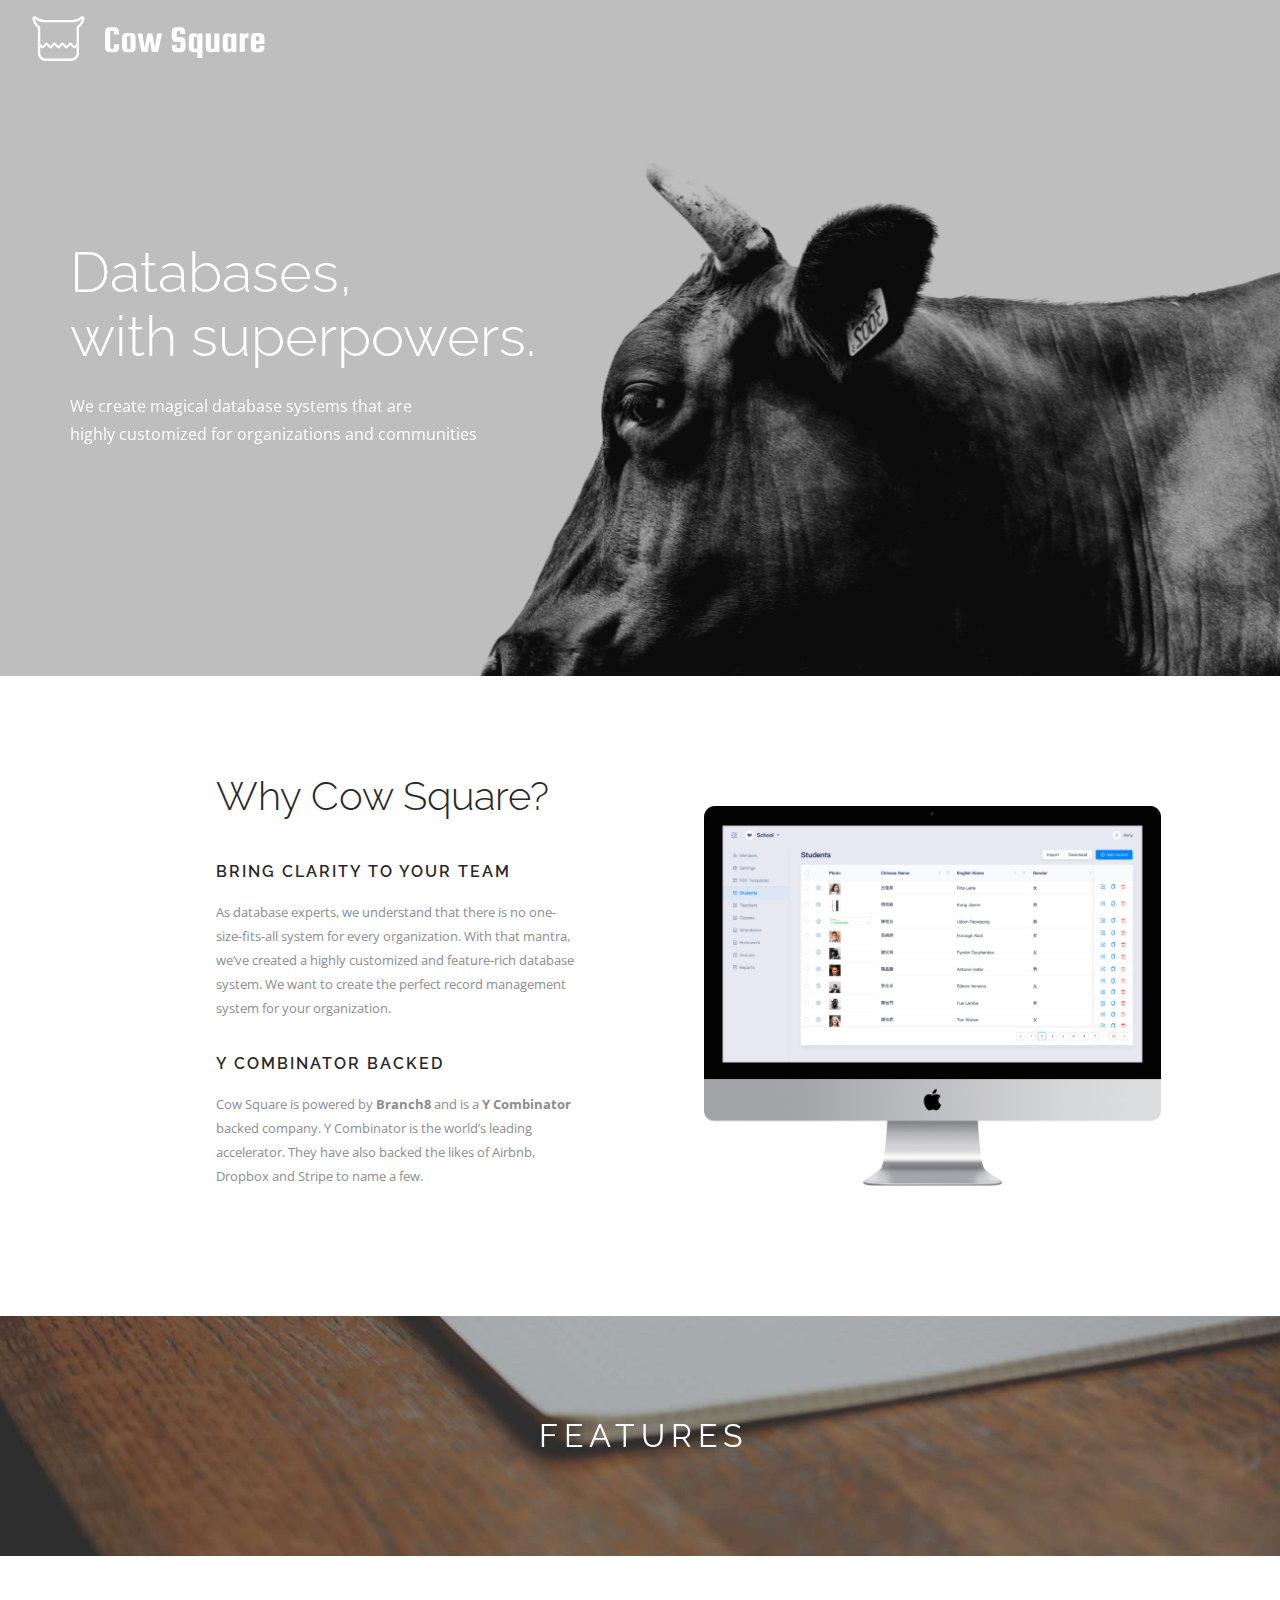
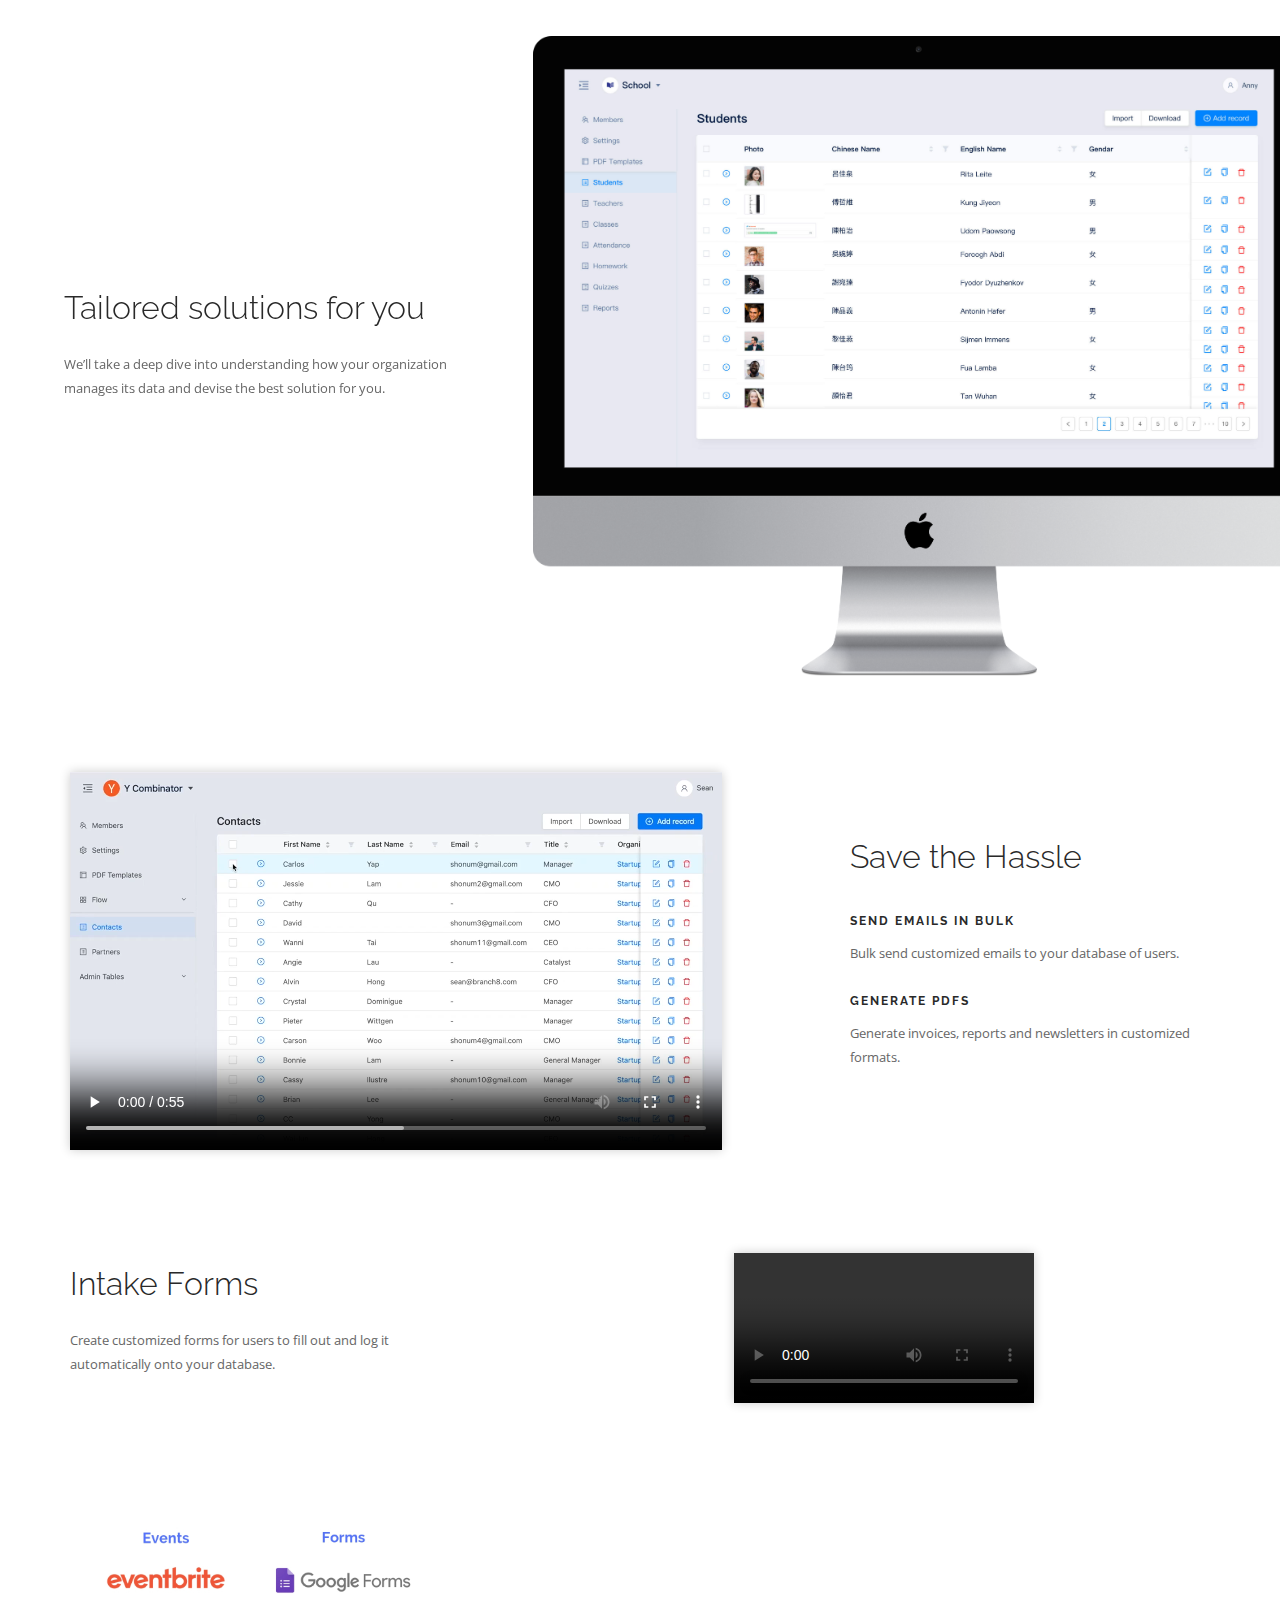
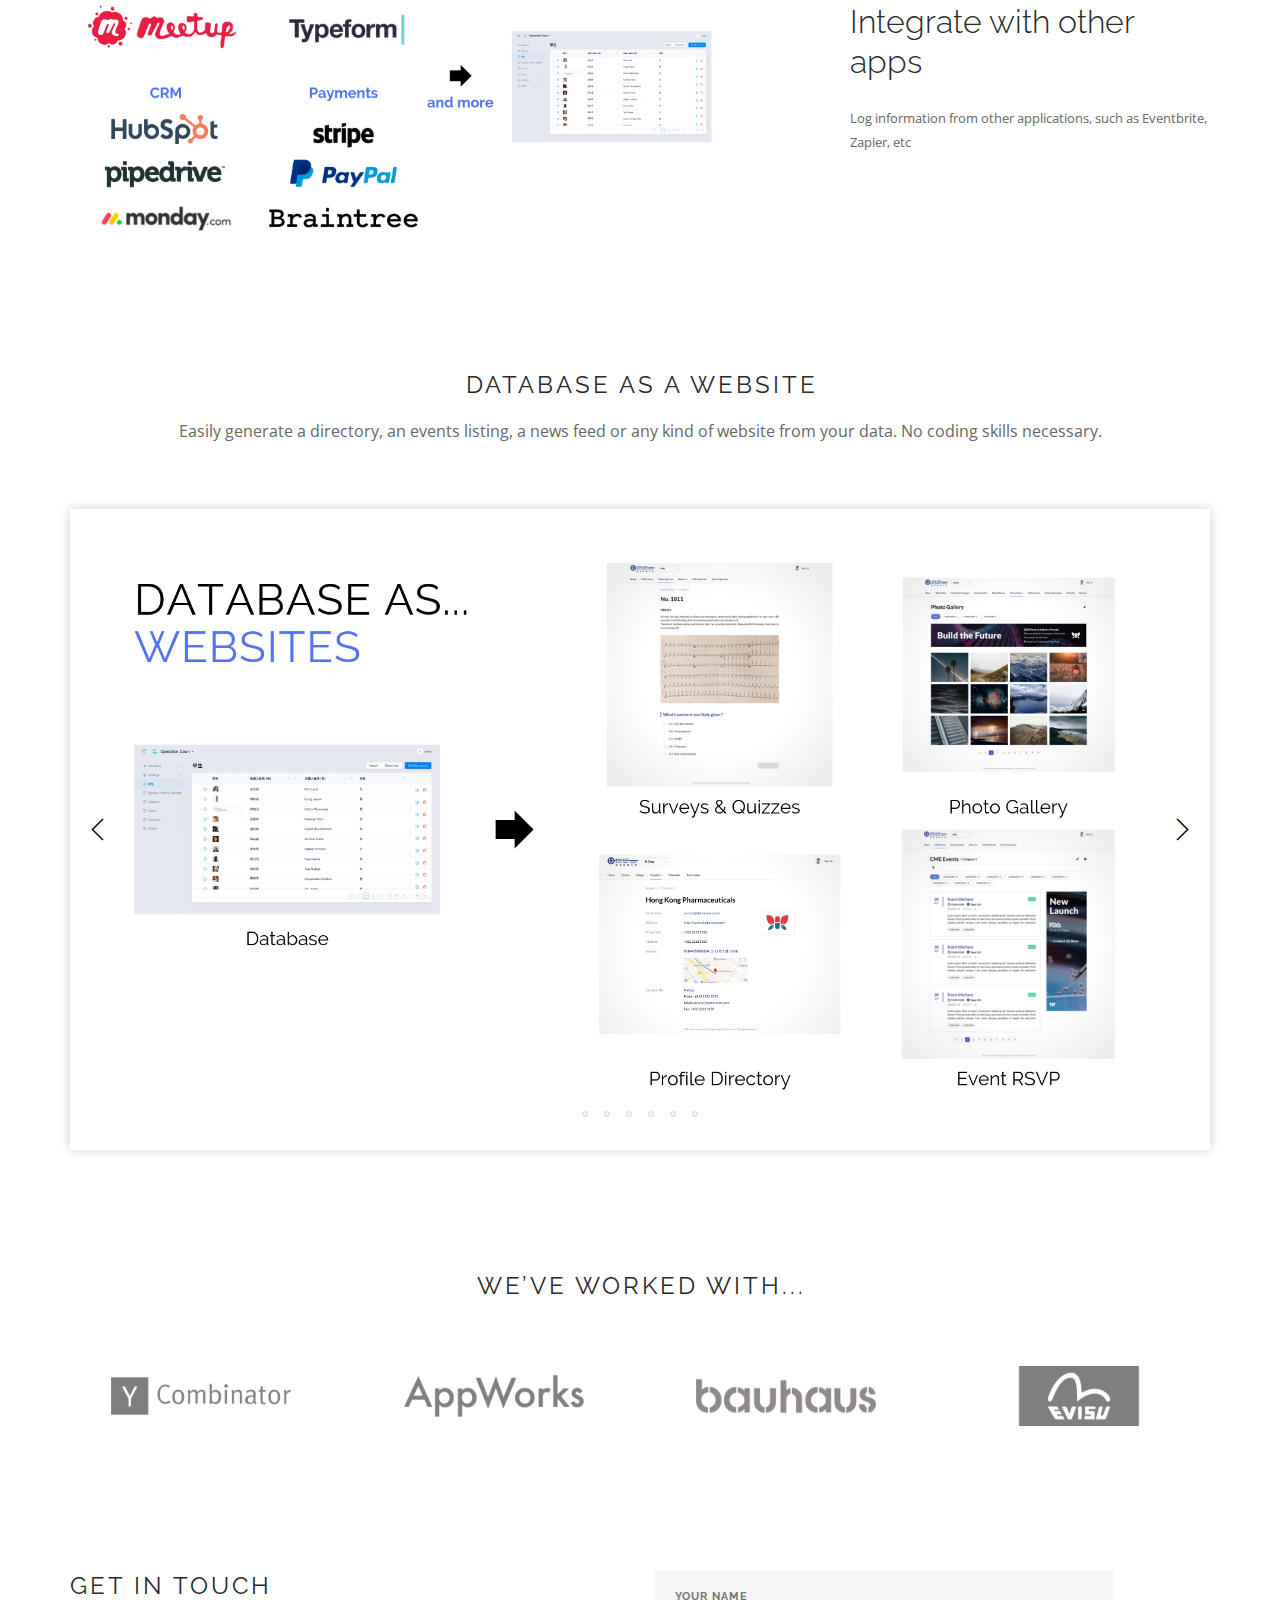
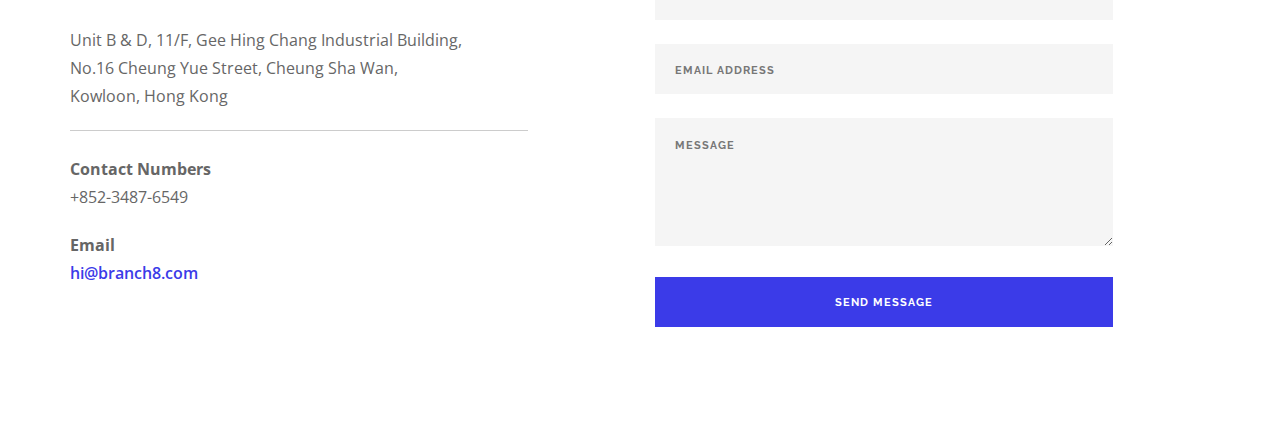
==== docs/index.html @ 96e54ccc "import fonts from google over https" ====
<!doctype html>
<html lang="en">

<head>
	<meta charset="utf-8">
	<title></title>
	<meta name="viewport" content="width=device-width, initial-scale=1.0">
	<link href="css/et-line-icons.css" rel="stylesheet" type="text/css" media="all">
	<link href="css/themify-icons.css" rel="stylesheet" type="text/css" media="all" />
	<link href="css/bootstrap.css" rel="stylesheet" type="text/css" media="all" />
	<link href="css/flexslider.css" rel="stylesheet" type="text/css" media="all" />
	<link href="css/theme.css" rel="stylesheet" type="text/css" media="all" />
	<link href="css/custom.css" rel="stylesheet" type="text/css" media="all" />
	<link href="css/theme-hyperblue.css" rel="stylesheet" type="text/css" media="all">
	<link
		href='//fonts.googleapis.com/css?family=Lato:300,400%7CRaleway:100,400,300,500,600,700%7COpen+Sans:400,500,600'
		rel='stylesheet' type='text/css'>
	<style>
		.color-black {
			color: #000 !important;
		}
		.nav-bar {
			height: 75px;
			max-height: none;
			line-height: 75px;
		}

		.nav-bar a {
			height: 75px;
		}

		.image-square .background-image-holder {
			/* background-color: rgba(0,0,0,0.9) */
			background-position-x: 0 !important;
		}

		.image-square > .content {
			padding: 0 5%;
		}

		nav.transparent .nav-utility, nav.transparent .nav-bar {
			border-bottom: 0px;
		}

		@media (max-width: 767px) {
			.image-bg .background-image-holder {
				background-position: 40% 50% !important;
			}

			.image-square .background-image-holder {
				background-repeat: no-repeat !important;
			}

			p.lead {
				font-size: 14px;
				font-weight: 400;
				line-height: 28px;
			}

			h4 {
				font-size: 24px;
				line-height: 32px;
			}

			.feature-3 {
				text-align: center;
			}

			.feature-3 .icon-sm {
				font-size: 32px;
			}
		}
	</style>
</head>

<body>

	<!-- TODO: Update header -->

	<div class="nav-container">
		<a id="top"></a>
		<nav class="absolute transparent">
			<div class="nav-bar">
				<div class="module left">
					<a href="index.html">
						<img class="logo logo-light" alt="Foundry" src="img/logo_text_horizontal_white.svg">
						<img class="logo logo-dark" alt="Foundry" src="img/logo-dark.svg">
					</a>
				</div>
				<!-- <div class="module widget-handle mobile-toggle right visible-sm visible-xs">
					<i class="ti-menu"></i>
				</div>
				<div class="module-group right">
					<div class="module left">
						<ul class="menu">
							<li class="has-dropdown">
								<a href="#">
									Home
								</a>
								<ul class="mega-menu">
									<li>
										<ul>
											<li>
												<span class="title">Concepts</span>
											</li>
											<li>
												<a href="home-adventure.html">Adventure Travel</a>
											</li>
											<li>
												<a href="home-agency.html">Agency</a>
											</li>
											<li>
												<a href="home-agency-2.html">Agency 2</a>
												<span class="label">New!</span>
											</li>
											<li>
												<a href="home-app-landing.html">App Landing</a>
											</li>
											<li>
												<a href="home-app-landing-2.html">App Landing 2</a>
											</li>
											<li>
												<a href="home-capital-firm.html">Capital Firm</a>
											</li>
											<li>
												<a href="home-fashion.html">Fashion</a>
											</li>
											<li>
												<a href="home-fitness.html">Fitness</a>
											</li>
											<li>
												<a href="home-restaurant.html">Restaurant</a>
											</li>
											<li>
												<a href="home-music.html">Music</a>
											</li>
											<li>
												<a href="home-event.html">Event / Seminar</a>
											</li>
											<li>
												<a href="home-architecture.html">Architecture</a>
											</li>
										</ul>
									</li>
									<li>
										<ul>
											<li>
												<a href="home-photography.html">Photography</a>
											</li>
											<li>
												<a href="home-photography-2.html">Ken Burns</a>
											</li>
											<li>
												<a href="home-personal-portfolio.html">Portfolio</a>
											</li>
											<li>
												<a href="home-property.html">Property Listing</a>
											</li>
											<li>
												<a href="home-resume.html">Resumé</a>
											</li>
											<li>
												<a href="home-winery.html">Winery</a>
											</li>
											<li>
												<span class="title">Home Pages</span>
											</li>
											<li>
												<a href="index.html">Home Classic</a>
											</li>
											<li>
												<a href="home-default-2.html">Home Layout 2</a>
											</li>
											<li>
												<a href="home-default-3.html">Home Layout 3</a>
											</li>
											<li>
												<a href="home-default-4.html">Home Layout 4</a>
											</li>
											<li>
												<a href="home-default-5.html">Home Layout 5</a>
											</li>
										</ul>
									</li>
								</ul>
							</li>
							<li class="has-dropdown">
								<a href="#">
									Pages
								</a>
								<ul class="mega-menu">
									<li>
										<ul>
											<li>
												<span class="title">Inner Pages</span>
											</li>
											<li>
												<a href="page-about-us-1.html">About Us 1</a>
											</li>
											<li>
												<a href="page-about-us-2.html">About Us 2</a>
											</li>
											<li>
												<a href="page-about-us-3.html">About Us 3</a>
											</li>
											<li>
												<a href="page-services-1.html">Services 1</a>
											</li>
											<li>
												<a href="page-services-2.html">Services 2</a>
											</li>
											<li>
												<a href="page-services-3.html">Services 3</a>
											</li>
											<li>
												<a href="page-contact-1.html">Contact 1</a>
											</li>
											<li>
												<a href="page-contact-2.html">Contact 2</a>
											</li>
											<li>
												<a href="page-contact-3.html">Planner</a>
											</li>
										</ul>
									</li>
									<li>
										<ul>
											<li>
												<span class="title">Utility Pages</span>
											</li>
											<li>
												<a href="page-login.html">Login</a>
											</li>
											<li>
												<a href="page-register.html">Register</a>
											</li>
											<li>
												<a href="page-coming-soon.html">Coming Soon</a>
											</li>
											<li>
												<a href="page-faq.html">FAQ</a>
											</li>
											<li>
												<a href="page-confirmation.html">Confirmation</a>
											</li>
											<li>
												<a href="page-countdown.html">Countdown</a>
											</li>
											<li>
												<a href="page-countdown-2.html">Countdown 2</a>
											</li>
											<li>
												<a href="page-404.html">404 - Error</a>
											</li>
										</ul>
									</li>
								</ul>
							</li>
							<li class="has-dropdown">
								<a href="#">
									Elements
								</a>
								<ul class="mega-menu">
									<li>
										<ul>
											<li>
												<span class="title">Elements</span>
											</li>
											<li>
												<a href="elements-buttons.html">
													<i class="ti-link"></i> Buttons</a>
											</li>
											<li>
												<a href="elements-tabs.html">
													<i class="ti-layout-tab"></i> Tabbed Content</a>
											</li>
											<li>
												<a href="elements-progress.html">
													<i class="ti-rocket"></i> Progress Bars</a>
											</li>
											<li>
												<a href="elements-accordions.html">
													<i class="ti-layout-accordion-separated"></i> Accordions</a>
											</li>
											<li>
												<a href="elements-alerts.html">
													<i class="ti-flag-alt"></i> Alerts</a>
											</li>
											<li>
												<a href="elements-form-inputs.html">
													<i class="ti-pencil-alt"></i> Form Inputs</a>
											</li>
											<li>
												<a href="elements-countdown.html">
													<i class="ti-alarm-clock"></i> Countdowns</a>
											</li>
											<li>
												<a href="elements-modals.html">
													<i class="ti-layout-slider-alt"></i> Modals</a>
											</li>
										</ul>
									</li>
									<li>
										<ul>
											<li>
												<span class="title">Elements</span>
											</li>
											<li>
												<a href="elements-pricing.html">
													<i class="ti-money"></i> Pricing Tables</a>
											</li>
											<li>
												<a href="elements-icon-boxes.html">
													<i class="ti-eye"></i> Icon Boxes</a>
											</li>
											<li>
												<a href="elements-widgets.html">
													<i class="ti-layout-media-right"></i> Widgets</a>
											</li>
											<li>
												<a href="elements-typography.html">
													<i class="ti-text"></i> Typography</a>
											</li>
											<li>
												<a href="elements-lists.html">
													<i class="ti-list"></i> Lists</a>
											</li>
											<li>
												<a href="elements-grid.html">
													<i class="ti-view-grid"></i> Grid Structure</a>
											</li>
											<li>
												<a href="elements-textimage.html">
													<i class="ti-layout-list-large-image"></i> Text &amp; Image</a>
											</li>
											<li>
												<a href="elements-intros.html">
													<i class="ti-microphone"></i> Intro Sections</a>
											</li>
										</ul>
									</li>
									<li>
										<ul>
											<li>
												<span class="title">Elements</span>
											</li>
											<li>
												<a href="elements-titles.html">
													<i class="ti-layout-cta-left"></i> Titles Left</a>
											</li>
											<li>
												<a href="elements-titles-center.html">
													<i class="ti-layout-cta-center"></i> Titles Center</a>
											</li>
											<li>
												<a href="elements-video.html">
													<i class="ti-video-clapper"></i> Video Inline</a>
											</li>
											<li>
												<a href="elements-video-bg.html">
													<i class="ti-video-clapper"></i> Video BG</a>
											</li>
											<li>
												<a href="elements-video-slider.html">
													<i class="ti-video-clapper"></i> Video Slider</a>
											</li>
											<li>
												<a href="elements-galleries.html">
													<i class="ti-gallery"></i> Image Galleries</a>
											</li>
											<li>
												<a href="elements-parallax.html">
													<i class="ti-layers"></i> Parallax</a>
											</li>
											<li>
												<a href="elements-nav-light.html">
													<i class="ti-menu-alt"></i> Nav Styles</a>
											</li>
										</ul>
									</li>
								</ul>
							</li>
						</ul>
					</div>
				</div> -->
			</div>
		</nav>
	</div>

	<div class="main-container">
			<section class="site-cover overlay image-bg parallax pt240 pb180 pt-xs-80 pb-xs-80">
				<div class="background-image-holder">
						<img alt="image" class="background-image" src="img/main_bg.jpg" />
				</div>
				<div class="container">
						<div class="row">
								<div class="col-md-8 col-sm-12">
										<h1 class="">Databases,
												<br /> with superpowers.</h1>
										<p class="lead  mb48 mb-xs-32">
												We create magical database systems that are 
												<br />highly customized for organizations and communities
										</p>
								</div>
						</div>
						<!--end of row-->
				</div>
				<!--end of container-->
		</section>


		<!-- <section class="jumbotron image-bg overlay pt240 pb240 pt-xs-180 pb-xs-180 parallax">
			<div class="background-image-holder">
				<img alt="image" class="background-image" src="img/main_bg.jpg">
			</div>
			<div class="container pb0 pt40 pt-xs-24">
				<div class="row">
					<div class="col-sm-5 col-xs-6">
						<h2 class="mb0 color-black">Your team’s central source of truth.</h2>
						<p class="lead color-black">We create magical database systems that are highly customized for organizations and communities</p>
					</div>
				</div>

			</div>

		</section> -->

		<!-- <section class="pt96 pb96 pt-xs-80">
			<div class="container">
				<div class="row">
					<div class="col-md-8 col-md-offset-2 col-sm-10 col-sm-offset-1">
						<h3 class="mb48">
							Cow Square brings <span class="color-primary">clarity</span> to your team.
						</h3>
						<p class="lead text-justify">
							As database experts, we understand that there is no one-size-fits-all system for every organization. With that mantra, we’ve created a highly customized and feature-rich database system. We want to create the perfect record management system for your organization. 
						</p>
						<p class="lead text-justify">
							Cow Square is powered by <b>Branch8</b> and is a <b>Y Combinator</b> backed company. Y Combinator is the world’s leading accelerator. They ahve also backed the likes of Airbnb, Dropbox and Stripe to name a few.
						</p>
					</div>
				</div>
			</div>
		</section> -->

		<section>
			<div class="container">
				<div class="row v-align-children">
					<div class="col-sm-4 col-md-offset-1 mb-xs-24">
						<h2 class="mb40 mb-xs-32">Why Cow Square?</h2>
						<div class="mb32 mb-xs-24">
							<h5 class="uppercase bold mb16">Bring Clarity to your team</h5>
							<p class="fade-1-4">
									As database experts, we understand that there is no one-size-fits-all system for every organization. With that mantra, we’ve created a highly customized and feature-rich database system. We want to create the perfect record management system for your organization. 
							</p>
						</div>
						<div class="mb32 mb-xs-24">
							<h5 class="uppercase bold mb16">Y Combinator Backed</h5>
							<p class="fade-1-4">
									Cow Square is powered by <b>Branch8</b> and is a <b>Y Combinator</b> backed company. Y Combinator is the world’s leading accelerator. They have also backed the likes of Airbnb, Dropbox and Stripe to name a few.
							</p>
						</div>
					</div>
					<div class="col-sm-5 col-sm-6 col-sm-offset-1 text-center">
						<img alt="Screenshot" src="img/profile management@2x.png" />
					</div>
				</div>
			</div>
		</section>

		<section class="page-title page-title-3 image-bg overlay parallax">
			<div class="background-image-holder">
				<img alt="Background Image" class="background-image" src="img/cover15.jpg" />
			</div>
			<div class="container">
				<div class="row">
					<div class="col-sm-12 text-center">
						<h3 class="uppercase mb0">Features</h3>
					</div>
				</div>
			</div>
		</section>

		<section class="image-square right mb48 pb48 mt80">
			<div class="col-md-7 image">
				<div class="background-image-holder">
					<img alt="image" class="background-image" src="img/profile management@2x.png">
				</div>
			</div>
			<div class="col-md-5 content">
				<h3>Tailored solutions for you</h3>
				<p class="">We’ll take a deep dive into understanding how your
						organization manages its data and devise the best solution for you.
				</p>
			</div>
		</section>
		<section class="pb48 pt48">
			<div class="container">
				<div class="row v-align-children">
					<div class="col-md-7 col-sm-6 text-center mb-xs-24">
						<video controls autoplay loop class="cast-shadow">
							<source src="img/demo-email-pdf.mp4" type="video/mp4" />
						</video>
					</div>
					<div class="col-md-4 col-md-offset-1 col-sm-5 col-sm-offset-1">
						<h3 mb16>Save the Hassle</h3>
						<h6 class="uppercase mt32 mb8">
							Send Emails in Bulk
						</h6>
						<p>
							Bulk send customized emails to your database of users. 
						</p>
						<h6 class="uppercase mb8">
							Generate PDFs
						</h6>
						<p>
							Generate invoices, reports and newsletters in customized formats.
						</p>
					</div>
				</div>
				<!--end of row-->
			</div>
			<!--end of container-->
		</section>
		<section class="pb48 pt48">
			<div class="container">
				<div class="row v-align-children">
					<div class="col-md-4 col-sm-5 mb-xs-24">
						<h3>Intake Forms</h3>
						<p>
							Create customized forms for users to fill out and log it automatically onto your database.
						</p>
					</div>
					<div class="col-md-7 col-md-offset-1 col-sm-6 col-sm-offset-1 text-center">
						<video class="cast-shadow" controls autoplay loop>
							<source src="img/demo-intake-form.mov" type="video/mp4" />
						</video>
					</div>
				</div>
			</div>
		</section>
		<section class="pb48 pt48">
			<div class="container">
				<div class="row v-align-children">
					<div class="col-md-7 col-sm-6 text-center mb-xs-24">
						<img alt="Screenshot" src="img/demo-integrations.jpg" />
					</div>
					<div class="col-md-4 col-md-offset-1 col-sm-5 col-sm-offset-1">
						<h3>Integrate with other apps</h3>
						<p>
							Log information from other applications, such as Eventbrite, Zapier, etc
						</p>
					</div>
				</div>
				<!--end of row-->
			</div>
			<!--end of container-->
		</section>
		<section class="pb48 pt48">
			<div class="container">
				<div class="row">
					<div class="col-sm-12 text-center">
						<h4 class="uppercase mb16">Database as a Website</h4>
						<p class="lead mb64">
							Easily generate a directory, an events listing, a news feed or any kind of website from your data. No coding skills necessary.
						</p>
					</div>
				</div>
				<div class="row">
					<div class="col-sm-12">
						<div class="cast-shadow image-slider slider-all-controls controls-inside">
							<ul class="slides">
								<li>
									<img alt="Image" src="img/daw/15.jpg" />
								</li>
								<li>
									<img alt="Image" src="img/daw/16.jpg" />
								</li>
								<li>
									<img alt="Image" src="img/daw/17.jpg" />
								</li>
								<li>
									<img alt="Image" src="img/daw/18.jpg" />
								</li>
								<li>
									<img alt="Image" src="img/daw/19.jpg" />
								</li>
								<li>
									<img alt="Image" src="img/daw/20.jpg" />
								</li>
							</ul>
						</div>
					</div>
				</div>
			</div>
		</section>
		<section class="pb48 pt48">
			<div class="container">
				<div class="row">
					<div class="col-sm-12 text-center">
						<h4 class="uppercase mb64 mb-xs-40">We’ve worked with...</h4>
					</div>
				</div>

				<div class="row">
					<div class="logo-carousel">
						<ul class="slides">
							<li>
								<img alt="Logo" src="img/with_y_combinator.png">
							</li>
							<li>
								<img alt="Logo" src="img/with_appworks.png">
							</li>
							<li>
								<img alt="Logo" src="img/with_bauhaus.png">
							</li>
							<li>
								<img alt="Logo" src="img/with_EVISU.png">
							</li>
							<li>
								<img alt="Logo" src="img/with_hkdu.png">
							</li>
							<li>
								<img alt="Logo" src="img/with_HKEBA.png">
							</li>
							<li>
								<img alt="Logo" src="img/with_li_fung.png">
							</li>
						</ul>
					</div>

				</div>

			</div>

		</section>
		<section>
			<div class="container">
				<div class="row">
					<div class="col-sm-6 col-md-5">
						<h4 class="uppercase">Get In Touch</h4>
						<p class="lead">
							Unit B & D, 11/F, Gee Hing Chang Industrial Building,
							<br>
							No.16 Cheung Yue Street, Cheung Sha Wan,
							<br>
							Kowloon, Hong Kong
						</p>
						<hr>
						<p class="lead">
							<b>Contact Numbers</b>
							<br>
							+852-3487-6549
						</p>
						<p class="lead">
							<b>Email</b>
							<br>
							<a href="mailto: hi@branch8.com">hi@branch8.com</a>
						</p>
					</div>
					<div class="col-sm-6 col-md-5 col-md-offset-1">
						<form class="form-email" data-success="Thanks for your submission, we will be in touch shortly."
							data-error="Please fill all fields correctly.">
							<input type="text" class="validate-required" name="name" placeholder="Your Name">
							<input type="text" class="validate-required validate-email" name="email"
								placeholder="Email Address">
							<textarea class="validate-required" name="message" rows="4"
								placeholder="Message"></textarea>
							<button type="submit">Send Message</button>
						</form>
					</div>
				</div>

			</div>

		</section>
	</div>


	<script src="js/jquery.min.js"></script>
	<script src="js/bootstrap.min.js"></script>
	<script src="js/flexslider.min.js"></script>
	<script src="js/parallax.js"></script>
	<script src="js/scripts.js"></script>
</body>

</html>
---- docs/css/et-line-icons.css ----
@font-face {
	font-family: 'et-line';
	src:url('../fonts/et-line.eot');
	src:url('../fonts/et-line.eot?#iefix') format('embedded-opentype'),
		url('../fonts/et-line.woff') format('woff'),
		url('../fonts/et-line.ttf') format('truetype'),
		url('../fonts/et-line.svg#et-line') format('svg');
	font-weight: normal;
	font-style: normal;
}

/* Use the following CSS code if you want to use data attributes for inserting your icons */
[data-icon]:before {
	font-family: 'et-line';
	content: attr(data-icon);
	speak: none;
	font-weight: normal;
	font-variant: normal;
	text-transform: none;
	line-height: 1;
	-webkit-font-smoothing: antialiased;
	-moz-osx-font-smoothing: grayscale;
	display:inline-block;
}

/* Use the following CSS code if you want to have a class per icon */
/*
Instead of a list of all class selectors,
you can use the generic selector below, but it's slower:
[class*="icon-"] {
*/
.et-line-mobile, .et-line-laptop, .et-line-desktop, .et-line-tablet, .et-line-phone, .et-line-document, .et-line-documents, .et-line-search, .et-line-clipboard, .et-line-newspaper, .et-line-notebook, .et-line-book-open, .et-line-browser, .et-line-calendar, .et-line-presentation, .et-line-picture, .et-line-pictures, .et-line-video, .et-line-camera, .et-line-printer, .et-line-toolbox, .et-line-briefcase, .et-line-wallet, .et-line-gift, .et-line-bargraph, .et-line-grid, .et-line-expand, .et-line-focus, .et-line-edit, .et-line-adjustments, .et-line-ribbon, .et-line-hourglass, .et-line-lock, .et-line-megaphone, .et-line-shield, .et-line-trophy, .et-line-flag, .et-line-map, .et-line-puzzle, .et-line-basket, .et-line-envelope, .et-line-streetsign, .et-line-telescope, .et-line-gears, .et-line-key, .et-line-paperclip, .et-line-attachment, .et-line-pricetags, .et-line-lightbulb, .et-line-layers, .et-line-pencil, .et-line-tools, .et-line-tools-2, .et-line-scissors, .et-line-paintbrush, .et-line-magnifying-glass, .et-line-circle-compass, .et-line-linegraph, .et-line-mic, .et-line-strategy, .et-line-beaker, .et-line-caution, .et-line-recycle, .et-line-anchor, .et-line-profile-male, .et-line-profile-female, .et-line-bike, .et-line-wine, .et-line-hotairballoon, .et-line-globe, .et-line-genius, .et-line-map-pin, .et-line-dial, .et-line-chat, .et-line-heart, .et-line-cloud, .et-line-upload, .et-line-download, .et-line-target, .et-line-hazardous, .et-line-piechart, .et-line-speedometer, .et-line-global, .et-line-compass, .et-line-lifesaver, .et-line-clock, .et-line-aperture, .et-line-quote, .et-line-scope, .et-line-alarmclock, .et-line-refresh, .et-line-happy, .et-line-sad, .et-line-facebook, .et-line-twitter, .et-line-googleplus, .et-line-rss, .et-line-tumblr, .et-line-linkedin, .et-line-dribbble {
	font-family: 'et-line';
	speak: none;
	font-style: normal;
	font-weight: normal;
	font-variant: normal;
	text-transform: none;
	line-height: 1;
	-webkit-font-smoothing: antialiased;
	-moz-osx-font-smoothing: grayscale;
	display:inline-block;
}
.et-line-mobile:before {
	content: "\e000";
}
.et-line-laptop:before {
	content: "\e001";
}
.et-line-desktop:before {
	content: "\e002";
}
.et-line-tablet:before {
	content: "\e003";
}
.et-line-phone:before {
	content: "\e004";
}
.et-line-document:before {
	content: "\e005";
}
.et-line-documents:before {
	content: "\e006";
}
.et-line-search:before {
	content: "\e007";
}
.et-line-clipboard:before {
	content: "\e008";
}
.et-line-newspaper:before {
	content: "\e009";
}
.et-line-notebook:before {
	content: "\e00a";
}
.et-line-book-open:before {
	content: "\e00b";
}
.et-line-browser:before {
	content: "\e00c";
}
.et-line-calendar:before {
	content: "\e00d";
}
.et-line-presentation:before {
	content: "\e00e";
}
.et-line-picture:before {
	content: "\e00f";
}
.et-line-pictures:before {
	content: "\e010";
}
.et-line-video:before {
	content: "\e011";
}
.et-line-camera:before {
	content: "\e012";
}
.et-line-printer:before {
	content: "\e013";
}
.et-line-toolbox:before {
	content: "\e014";
}
.et-line-briefcase:before {
	content: "\e015";
}
.et-line-wallet:before {
	content: "\e016";
}
.et-line-gift:before {
	content: "\e017";
}
.et-line-bargraph:before {
	content: "\e018";
}
.et-line-grid:before {
	content: "\e019";
}
.et-line-expand:before {
	content: "\e01a";
}
.et-line-focus:before {
	content: "\e01b";
}
.et-line-edit:before {
	content: "\e01c";
}
.et-line-adjustments:before {
	content: "\e01d";
}
.et-line-ribbon:before {
	content: "\e01e";
}
.et-line-hourglass:before {
	content: "\e01f";
}
.et-line-lock:before {
	content: "\e020";
}
.et-line-megaphone:before {
	content: "\e021";
}
.et-line-shield:before {
	content: "\e022";
}
.et-line-trophy:before {
	content: "\e023";
}
.et-line-flag:before {
	content: "\e024";
}
.et-line-map:before {
	content: "\e025";
}
.et-line-puzzle:before {
	content: "\e026";
}
.et-line-basket:before {
	content: "\e027";
}
.et-line-envelope:before {
	content: "\e028";
}
.et-line-streetsign:before {
	content: "\e029";
}
.et-line-telescope:before {
	content: "\e02a";
}
.et-line-gears:before {
	content: "\e02b";
}
.et-line-key:before {
	content: "\e02c";
}
.et-line-paperclip:before {
	content: "\e02d";
}
.et-line-attachment:before {
	content: "\e02e";
}
.et-line-pricetags:before {
	content: "\e02f";
}
.et-line-lightbulb:before {
	content: "\e030";
}
.et-line-layers:before {
	content: "\e031";
}
.et-line-pencil:before {
	content: "\e032";
}
.et-line-tools:before {
	content: "\e033";
}
.et-line-tools-2:before {
	content: "\e034";
}
.et-line-scissors:before {
	content: "\e035";
}
.et-line-paintbrush:before {
	content: "\e036";
}
.et-line-magnifying-glass:before {
	content: "\e037";
}
.et-line-circle-compass:before {
	content: "\e038";
}
.et-line-linegraph:before {
	content: "\e039";
}
.et-line-mic:before {
	content: "\e03a";
}
.et-line-strategy:before {
	content: "\e03b";
}
.et-line-beaker:before {
	content: "\e03c";
}
.et-line-caution:before {
	content: "\e03d";
}
.et-line-recycle:before {
	content: "\e03e";
}
.et-line-anchor:before {
	content: "\e03f";
}
.et-line-profile-male:before {
	content: "\e040";
}
.et-line-profile-female:before {
	content: "\e041";
}
.et-line-bike:before {
	content: "\e042";
}
.et-line-wine:before {
	content: "\e043";
}
.et-line-hotairballoon:before {
	content: "\e044";
}
.et-line-globe:before {
	content: "\e045";
}
.et-line-genius:before {
	content: "\e046";
}
.et-line-map-pin:before {
	content: "\e047";
}
.et-line-dial:before {
	content: "\e048";
}
.et-line-chat:before {
	content: "\e049";
}
.et-line-heart:before {
	content: "\e04a";
}
.et-line-cloud:before {
	content: "\e04b";
}
.et-line-upload:before {
	content: "\e04c";
}
.et-line-download:before {
	content: "\e04d";
}
.et-line-target:before {
	content: "\e04e";
}
.et-line-hazardous:before {
	content: "\e04f";
}
.et-line-piechart:before {
	content: "\e050";
}
.et-line-speedometer:before {
	content: "\e051";
}
.et-line-global:before {
	content: "\e052";
}
.et-line-compass:before {
	content: "\e053";
}
.et-line-lifesaver:before {
	content: "\e054";
}
.et-line-clock:before {
	content: "\e055";
}
.et-line-aperture:before {
	content: "\e056";
}
.et-line-quote:before {
	content: "\e057";
}
.et-line-scope:before {
	content: "\e058";
}
.et-line-alarmclock:before {
	content: "\e059";
}
.et-line-refresh:before {
	content: "\e05a";
}
.et-line-happy:before {
	content: "\e05b";
}
.et-line-sad:before {
	content: "\e05c";
}
.et-line-facebook:before {
	content: "\e05d";
}
.et-line-twitter:before {
	content: "\e05e";
}
.et-line-googleplus:before {
	content: "\e05f";
}
.et-line-rss:before {
	content: "\e060";
}
.et-line-tumblr:before {
	content: "\e061";
}
.et-line-linkedin:before {
	content: "\e062";
}
.et-line-dribbble:before {
	content: "\e063";
}
---- docs/css/themify-icons.css ----
@font-face {
	font-family: 'themify';
	src:url('../fonts/themify.eot?');
	src:url('../fonts/themify.eot?#iefix-fvbane') format('embedded-opentype'),
		url('../fonts/themify.woff') format('woff'),
		url('../fonts/themify.ttf') format('truetype'),
		url('../fonts/themify.svg') format('svg');
	font-weight: normal;
	font-style: normal;
}

[class^="ti-"], [class*=" ti-"] {
	font-family: 'themify';
	speak: none;
	font-style: normal;
	font-weight: normal;
	font-variant: normal;
	text-transform: none;
	line-height: 1;

	/* Better Font Rendering =========== */
	-webkit-font-smoothing: antialiased;
	-moz-osx-font-smoothing: grayscale;
}

.ti-wand:before {
	content: "\e600";
}
.ti-volume:before {
	content: "\e601";
}
.ti-user:before {
	content: "\e602";
}
.ti-unlock:before {
	content: "\e603";
}
.ti-unlink:before {
	content: "\e604";
}
.ti-trash:before {
	content: "\e605";
}
.ti-thought:before {
	content: "\e606";
}
.ti-target:before {
	content: "\e607";
}
.ti-tag:before {
	content: "\e608";
}
.ti-tablet:before {
	content: "\e609";
}
.ti-star:before {
	content: "\e60a";
}
.ti-spray:before {
	content: "\e60b";
}
.ti-signal:before {
	content: "\e60c";
}
.ti-shopping-cart:before {
	content: "\e60d";
}
.ti-shopping-cart-full:before {
	content: "\e60e";
}
.ti-settings:before {
	content: "\e60f";
}
.ti-search:before {
	content: "\e610";
}
.ti-zoom-in:before {
	content: "\e611";
}
.ti-zoom-out:before {
	content: "\e612";
}
.ti-cut:before {
	content: "\e613";
}
.ti-ruler:before {
	content: "\e614";
}
.ti-ruler-pencil:before {
	content: "\e615";
}
.ti-ruler-alt:before {
	content: "\e616";
}
.ti-bookmark:before {
	content: "\e617";
}
.ti-bookmark-alt:before {
	content: "\e618";
}
.ti-reload:before {
	content: "\e619";
}
.ti-plus:before {
	content: "\e61a";
}
.ti-pin:before {
	content: "\e61b";
}
.ti-pencil:before {
	content: "\e61c";
}
.ti-pencil-alt:before {
	content: "\e61d";
}
.ti-paint-roller:before {
	content: "\e61e";
}
.ti-paint-bucket:before {
	content: "\e61f";
}
.ti-na:before {
	content: "\e620";
}
.ti-mobile:before {
	content: "\e621";
}
.ti-minus:before {
	content: "\e622";
}
.ti-medall:before {
	content: "\e623";
}
.ti-medall-alt:before {
	content: "\e624";
}
.ti-marker:before {
	content: "\e625";
}
.ti-marker-alt:before {
	content: "\e626";
}
.ti-arrow-up:before {
	content: "\e627";
}
.ti-arrow-right:before {
	content: "\e628";
}
.ti-arrow-left:before {
	content: "\e629";
}
.ti-arrow-down:before {
	content: "\e62a";
}
.ti-lock:before {
	content: "\e62b";
}
.ti-location-arrow:before {
	content: "\e62c";
}
.ti-link:before {
	content: "\e62d";
}
.ti-layout:before {
	content: "\e62e";
}
.ti-layers:before {
	content: "\e62f";
}
.ti-layers-alt:before {
	content: "\e630";
}
.ti-key:before {
	content: "\e631";
}
.ti-import:before {
	content: "\e632";
}
.ti-image:before {
	content: "\e633";
}
.ti-heart:before {
	content: "\e634";
}
.ti-heart-broken:before {
	content: "\e635";
}
.ti-hand-stop:before {
	content: "\e636";
}
.ti-hand-open:before {
	content: "\e637";
}
.ti-hand-drag:before {
	content: "\e638";
}
.ti-folder:before {
	content: "\e639";
}
.ti-flag:before {
	content: "\e63a";
}
.ti-flag-alt:before {
	content: "\e63b";
}
.ti-flag-alt-2:before {
	content: "\e63c";
}
.ti-eye:before {
	content: "\e63d";
}
.ti-export:before {
	content: "\e63e";
}
.ti-exchange-vertical:before {
	content: "\e63f";
}
.ti-desktop:before {
	content: "\e640";
}
.ti-cup:before {
	content: "\e641";
}
.ti-crown:before {
	content: "\e642";
}
.ti-comments:before {
	content: "\e643";
}
.ti-comment:before {
	content: "\e644";
}
.ti-comment-alt:before {
	content: "\e645";
}
.ti-close:before {
	content: "\e646";
}
.ti-clip:before {
	content: "\e647";
}
.ti-angle-up:before {
	content: "\e648";
}
.ti-angle-right:before {
	content: "\e649";
}
.ti-angle-left:before {
	content: "\e64a";
}
.ti-angle-down:before {
	content: "\e64b";
}
.ti-check:before {
	content: "\e64c";
}
.ti-check-box:before {
	content: "\e64d";
}
.ti-camera:before {
	content: "\e64e";
}
.ti-announcement:before {
	content: "\e64f";
}
.ti-brush:before {
	content: "\e650";
}
.ti-briefcase:before {
	content: "\e651";
}
.ti-bolt:before {
	content: "\e652";
}
.ti-bolt-alt:before {
	content: "\e653";
}
.ti-blackboard:before {
	content: "\e654";
}
.ti-bag:before {
	content: "\e655";
}
.ti-move:before {
	content: "\e656";
}
.ti-arrows-vertical:before {
	content: "\e657";
}
.ti-arrows-horizontal:before {
	content: "\e658";
}
.ti-fullscreen:before {
	content: "\e659";
}
.ti-arrow-top-right:before {
	content: "\e65a";
}
.ti-arrow-top-left:before {
	content: "\e65b";
}
.ti-arrow-circle-up:before {
	content: "\e65c";
}
.ti-arrow-circle-right:before {
	content: "\e65d";
}
.ti-arrow-circle-left:before {
	content: "\e65e";
}
.ti-arrow-circle-down:before {
	content: "\e65f";
}
.ti-angle-double-up:before {
	content: "\e660";
}
.ti-angle-double-right:before {
	content: "\e661";
}
.ti-angle-double-left:before {
	content: "\e662";
}
.ti-angle-double-down:before {
	content: "\e663";
}
.ti-zip:before {
	content: "\e664";
}
.ti-world:before {
	content: "\e665";
}
.ti-wheelchair:before {
	content: "\e666";
}
.ti-view-list:before {
	content: "\e667";
}
.ti-view-list-alt:before {
	content: "\e668";
}
.ti-view-grid:before {
	content: "\e669";
}
.ti-uppercase:before {
	content: "\e66a";
}
.ti-upload:before {
	content: "\e66b";
}
.ti-underline:before {
	content: "\e66c";
}
.ti-truck:before {
	content: "\e66d";
}
.ti-timer:before {
	content: "\e66e";
}
.ti-ticket:before {
	content: "\e66f";
}
.ti-thumb-up:before {
	content: "\e670";
}
.ti-thumb-down:before {
	content: "\e671";
}
.ti-text:before {
	content: "\e672";
}
.ti-stats-up:before {
	content: "\e673";
}
.ti-stats-down:before {
	content: "\e674";
}
.ti-split-v:before {
	content: "\e675";
}
.ti-split-h:before {
	content: "\e676";
}
.ti-smallcap:before {
	content: "\e677";
}
.ti-shine:before {
	content: "\e678";
}
.ti-shift-right:before {
	content: "\e679";
}
.ti-shift-left:before {
	content: "\e67a";
}
.ti-shield:before {
	content: "\e67b";
}
.ti-notepad:before {
	content: "\e67c";
}
.ti-server:before {
	content: "\e67d";
}
.ti-quote-right:before {
	content: "\e67e";
}
.ti-quote-left:before {
	content: "\e67f";
}
.ti-pulse:before {
	content: "\e680";
}
.ti-printer:before {
	content: "\e681";
}
.ti-power-off:before {
	content: "\e682";
}
.ti-plug:before {
	content: "\e683";
}
.ti-pie-chart:before {
	content: "\e684";
}
.ti-paragraph:before {
	content: "\e685";
}
.ti-panel:before {
	content: "\e686";
}
.ti-package:before {
	content: "\e687";
}
.ti-music:before {
	content: "\e688";
}
.ti-music-alt:before {
	content: "\e689";
}
.ti-mouse:before {
	content: "\e68a";
}
.ti-mouse-alt:before {
	content: "\e68b";
}
.ti-money:before {
	content: "\e68c";
}
.ti-microphone:before {
	content: "\e68d";
}
.ti-menu:before {
	content: "\e68e";
}
.ti-menu-alt:before {
	content: "\e68f";
}
.ti-map:before {
	content: "\e690";
}
.ti-map-alt:before {
	content: "\e691";
}
.ti-loop:before {
	content: "\e692";
}
.ti-location-pin:before {
	content: "\e693";
}
.ti-list:before {
	content: "\e694";
}
.ti-light-bulb:before {
	content: "\e695";
}
.ti-Italic:before {
	content: "\e696";
}
.ti-info:before {
	content: "\e697";
}
.ti-infinite:before {
	content: "\e698";
}
.ti-id-badge:before {
	content: "\e699";
}
.ti-hummer:before {
	content: "\e69a";
}
.ti-home:before {
	content: "\e69b";
}
.ti-help:before {
	content: "\e69c";
}
.ti-headphone:before {
	content: "\e69d";
}
.ti-harddrives:before {
	content: "\e69e";
}
.ti-harddrive:before {
	content: "\e69f";
}
.ti-gift:before {
	content: "\e6a0";
}
.ti-game:before {
	content: "\e6a1";
}
.ti-filter:before {
	content: "\e6a2";
}
.ti-files:before {
	content: "\e6a3";
}
.ti-file:before {
	content: "\e6a4";
}
.ti-eraser:before {
	content: "\e6a5";
}
.ti-envelope:before {
	content: "\e6a6";
}
.ti-download:before {
	content: "\e6a7";
}
.ti-direction:before {
	content: "\e6a8";
}
.ti-direction-alt:before {
	content: "\e6a9";
}
.ti-dashboard:before {
	content: "\e6aa";
}
.ti-control-stop:before {
	content: "\e6ab";
}
.ti-control-shuffle:before {
	content: "\e6ac";
}
.ti-control-play:before {
	content: "\e6ad";
}
.ti-control-pause:before {
	content: "\e6ae";
}
.ti-control-forward:before {
	content: "\e6af";
}
.ti-control-backward:before {
	content: "\e6b0";
}
.ti-cloud:before {
	content: "\e6b1";
}
.ti-cloud-up:before {
	content: "\e6b2";
}
.ti-cloud-down:before {
	content: "\e6b3";
}
.ti-clipboard:before {
	content: "\e6b4";
}
.ti-car:before {
	content: "\e6b5";
}
.ti-calendar:before {
	content: "\e6b6";
}
.ti-book:before {
	content: "\e6b7";
}
.ti-bell:before {
	content: "\e6b8";
}
.ti-basketball:before {
	content: "\e6b9";
}
.ti-bar-chart:before {
	content: "\e6ba";
}
.ti-bar-chart-alt:before {
	content: "\e6bb";
}
.ti-back-right:before {
	content: "\e6bc";
}
.ti-back-left:before {
	content: "\e6bd";
}
.ti-arrows-corner:before {
	content: "\e6be";
}
.ti-archive:before {
	content: "\e6bf";
}
.ti-anchor:before {
	content: "\e6c0";
}
.ti-align-right:before {
	content: "\e6c1";
}
.ti-align-left:before {
	content: "\e6c2";
}
.ti-align-justify:before {
	content: "\e6c3";
}
.ti-align-center:before {
	content: "\e6c4";
}
.ti-alert:before {
	content: "\e6c5";
}
.ti-alarm-clock:before {
	content: "\e6c6";
}
.ti-agenda:before {
	content: "\e6c7";
}
.ti-write:before {
	content: "\e6c8";
}
.ti-window:before {
	content: "\e6c9";
}
.ti-widgetized:before {
	content: "\e6ca";
}
.ti-widget:before {
	content: "\e6cb";
}
.ti-widget-alt:before {
	content: "\e6cc";
}
.ti-wallet:before {
	content: "\e6cd";
}
.ti-video-clapper:before {
	content: "\e6ce";
}
.ti-video-camera:before {
	content: "\e6cf";
}
.ti-vector:before {
	content: "\e6d0";
}
.ti-themify-logo:before {
	content: "\e6d1";
}
.ti-themify-favicon:before {
	content: "\e6d2";
}
.ti-themify-favicon-alt:before {
	content: "\e6d3";
}
.ti-support:before {
	content: "\e6d4";
}
.ti-stamp:before {
	content: "\e6d5";
}
.ti-split-v-alt:before {
	content: "\e6d6";
}
.ti-slice:before {
	content: "\e6d7";
}
.ti-shortcode:before {
	content: "\e6d8";
}
.ti-shift-right-alt:before {
	content: "\e6d9";
}
.ti-shift-left-alt:before {
	content: "\e6da";
}
.ti-ruler-alt-2:before {
	content: "\e6db";
}
.ti-receipt:before {
	content: "\e6dc";
}
.ti-pin2:before {
	content: "\e6dd";
}
.ti-pin-alt:before {
	content: "\e6de";
}
.ti-pencil-alt2:before {
	content: "\e6df";
}
.ti-palette:before {
	content: "\e6e0";
}
.ti-more:before {
	content: "\e6e1";
}
.ti-more-alt:before {
	content: "\e6e2";
}
.ti-microphone-alt:before {
	content: "\e6e3";
}
.ti-magnet:before {
	content: "\e6e4";
}
.ti-line-double:before {
	content: "\e6e5";
}
.ti-line-dotted:before {
	content: "\e6e6";
}
.ti-line-dashed:before {
	content: "\e6e7";
}
.ti-layout-width-full:before {
	content: "\e6e8";
}
.ti-layout-width-default:before {
	content: "\e6e9";
}
.ti-layout-width-default-alt:before {
	content: "\e6ea";
}
.ti-layout-tab:before {
	content: "\e6eb";
}
.ti-layout-tab-window:before {
	content: "\e6ec";
}
.ti-layout-tab-v:before {
	content: "\e6ed";
}
.ti-layout-tab-min:before {
	content: "\e6ee";
}
.ti-layout-slider:before {
	content: "\e6ef";
}
.ti-layout-slider-alt:before {
	content: "\e6f0";
}
.ti-layout-sidebar-right:before {
	content: "\e6f1";
}
.ti-layout-sidebar-none:before {
	content: "\e6f2";
}
.ti-layout-sidebar-left:before {
	content: "\e6f3";
}
.ti-layout-placeholder:before {
	content: "\e6f4";
}
.ti-layout-menu:before {
	content: "\e6f5";
}
.ti-layout-menu-v:before {
	content: "\e6f6";
}
.ti-layout-menu-separated:before {
	content: "\e6f7";
}
.ti-layout-menu-full:before {
	content: "\e6f8";
}
.ti-layout-media-right-alt:before {
	content: "\e6f9";
}
.ti-layout-media-right:before {
	content: "\e6fa";
}
.ti-layout-media-overlay:before {
	content: "\e6fb";
}
.ti-layout-media-overlay-alt:before {
	content: "\e6fc";
}
.ti-layout-media-overlay-alt-2:before {
	content: "\e6fd";
}
.ti-layout-media-left-alt:before {
	content: "\e6fe";
}
.ti-layout-media-left:before {
	content: "\e6ff";
}
.ti-layout-media-center-alt:before {
	content: "\e700";
}
.ti-layout-media-center:before {
	content: "\e701";
}
.ti-layout-list-thumb:before {
	content: "\e702";
}
.ti-layout-list-thumb-alt:before {
	content: "\e703";
}
.ti-layout-list-post:before {
	content: "\e704";
}
.ti-layout-list-large-image:before {
	content: "\e705";
}
.ti-layout-line-solid:before {
	content: "\e706";
}
.ti-layout-grid4:before {
	content: "\e707";
}
.ti-layout-grid3:before {
	content: "\e708";
}
.ti-layout-grid2:before {
	content: "\e709";
}
.ti-layout-grid2-thumb:before {
	content: "\e70a";
}
.ti-layout-cta-right:before {
	content: "\e70b";
}
.ti-layout-cta-left:before {
	content: "\e70c";
}
.ti-layout-cta-center:before {
	content: "\e70d";
}
.ti-layout-cta-btn-right:before {
	content: "\e70e";
}
.ti-layout-cta-btn-left:before {
	content: "\e70f";
}
.ti-layout-column4:before {
	content: "\e710";
}
.ti-layout-column3:before {
	content: "\e711";
}
.ti-layout-column2:before {
	content: "\e712";
}
.ti-layout-accordion-separated:before {
	content: "\e713";
}
.ti-layout-accordion-merged:before {
	content: "\e714";
}
.ti-layout-accordion-list:before {
	content: "\e715";
}
.ti-ink-pen:before {
	content: "\e716";
}
.ti-info-alt:before {
	content: "\e717";
}
.ti-help-alt:before {
	content: "\e718";
}
.ti-headphone-alt:before {
	content: "\e719";
}
.ti-hand-point-up:before {
	content: "\e71a";
}
.ti-hand-point-right:before {
	content: "\e71b";
}
.ti-hand-point-left:before {
	content: "\e71c";
}
.ti-hand-point-down:before {
	content: "\e71d";
}
.ti-gallery:before {
	content: "\e71e";
}
.ti-face-smile:before {
	content: "\e71f";
}
.ti-face-sad:before {
	content: "\e720";
}
.ti-credit-card:before {
	content: "\e721";
}
.ti-control-skip-forward:before {
	content: "\e722";
}
.ti-control-skip-backward:before {
	content: "\e723";
}
.ti-control-record:before {
	content: "\e724";
}
.ti-control-eject:before {
	content: "\e725";
}
.ti-comments-smiley:before {
	content: "\e726";
}
.ti-brush-alt:before {
	content: "\e727";
}
.ti-youtube:before {
	content: "\e728";
}
.ti-vimeo:before {
	content: "\e729";
}
.ti-twitter:before {
	content: "\e72a";
}
.ti-time:before {
	content: "\e72b";
}
.ti-tumblr:before {
	content: "\e72c";
}
.ti-skype:before {
	content: "\e72d";
}
.ti-share:before {
	content: "\e72e";
}
.ti-share-alt:before {
	content: "\e72f";
}
.ti-rocket:before {
	content: "\e730";
}
.ti-pinterest:before {
	content: "\e731";
}
.ti-new-window:before {
	content: "\e732";
}
.ti-microsoft:before {
	content: "\e733";
}
.ti-list-ol:before {
	content: "\e734";
}
.ti-linkedin:before {
	content: "\e735";
}
.ti-layout-sidebar-2:before {
	content: "\e736";
}
.ti-layout-grid4-alt:before {
	content: "\e737";
}
.ti-layout-grid3-alt:before {
	content: "\e738";
}
.ti-layout-grid2-alt:before {
	content: "\e739";
}
.ti-layout-column4-alt:before {
	content: "\e73a";
}
.ti-layout-column3-alt:before {
	content: "\e73b";
}
.ti-layout-column2-alt:before {
	content: "\e73c";
}
.ti-instagram:before {
	content: "\e73d";
}
.ti-google:before {
	content: "\e73e";
}
.ti-github:before {
	content: "\e73f";
}
.ti-flickr:before {
	content: "\e740";
}
.ti-facebook:before {
	content: "\e741";
}
.ti-dropbox:before {
	content: "\e742";
}
.ti-dribbble:before {
	content: "\e743";
}
.ti-apple:before {
	content: "\e744";
}
.ti-android:before {
	content: "\e745";
}
.ti-save:before {
	content: "\e746";
}
.ti-save-alt:before {
	content: "\e747";
}
.ti-yahoo:before {
	content: "\e748";
}
.ti-wordpress:before {
	content: "\e749";
}
.ti-vimeo-alt:before {
	content: "\e74a";
}
.ti-twitter-alt:before {
	content: "\e74b";
}
.ti-tumblr-alt:before {
	content: "\e74c";
}
.ti-trello:before {
	content: "\e74d";
}
.ti-stack-overflow:before {
	content: "\e74e";
}
.ti-soundcloud:before {
	content: "\e74f";
}
.ti-sharethis:before {
	content: "\e750";
}
.ti-sharethis-alt:before {
	content: "\e751";
}
.ti-reddit:before {
	content: "\e752";
}
.ti-pinterest-alt:before {
	content: "\e753";
}
.ti-microsoft-alt:before {
	content: "\e754";
}
.ti-linux:before {
	content: "\e755";
}
.ti-jsfiddle:before {
	content: "\e756";
}
.ti-joomla:before {
	content: "\e757";
}
.ti-html5:before {
	content: "\e758";
}
.ti-flickr-alt:before {
	content: "\e759";
}
.ti-email:before {
	content: "\e75a";
}
.ti-drupal:before {
	content: "\e75b";
}
.ti-dropbox-alt:before {
	content: "\e75c";
}
.ti-css3:before {
	content: "\e75d";
}
.ti-rss:before {
	content: "\e75e";
}
.ti-rss-alt:before {
	content: "\e75f";
}
---- docs/css/custom.css ----
/****** PLACE YOUR CUSTOM STYLES HERE ******/
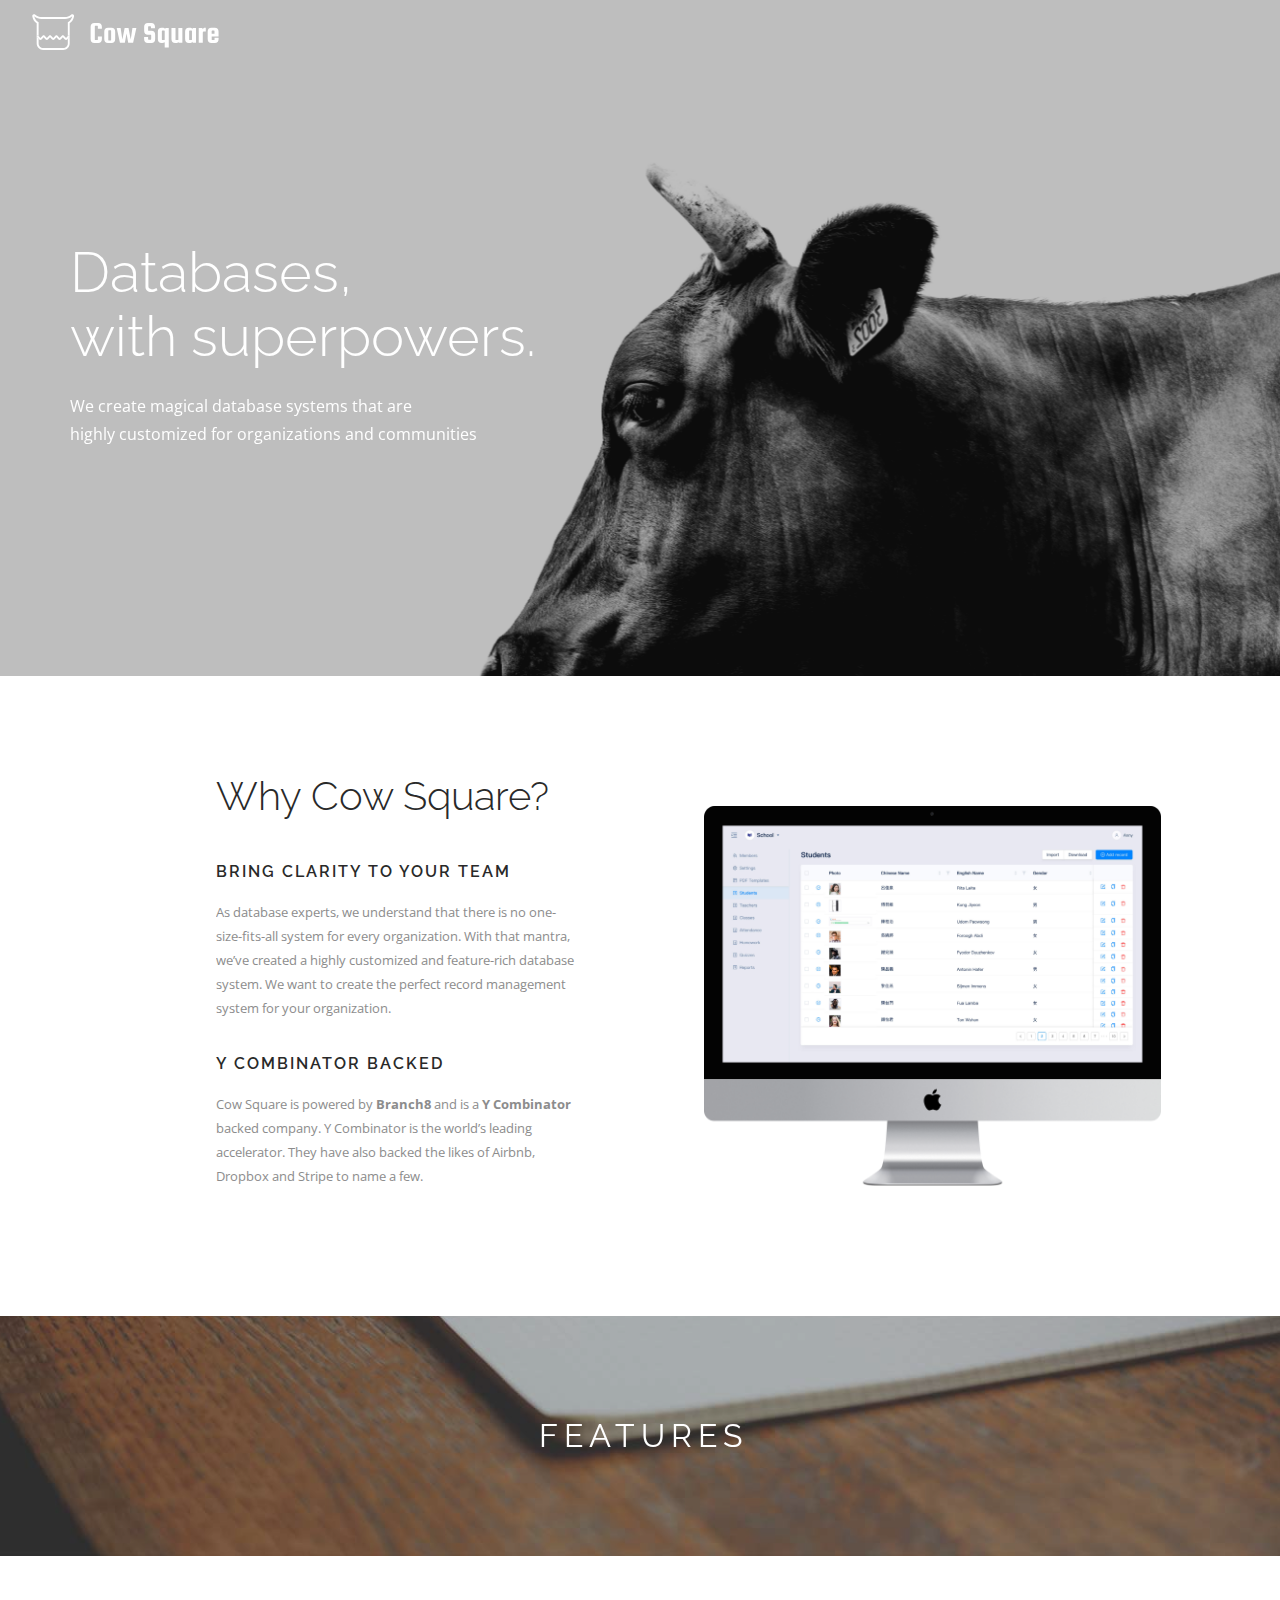
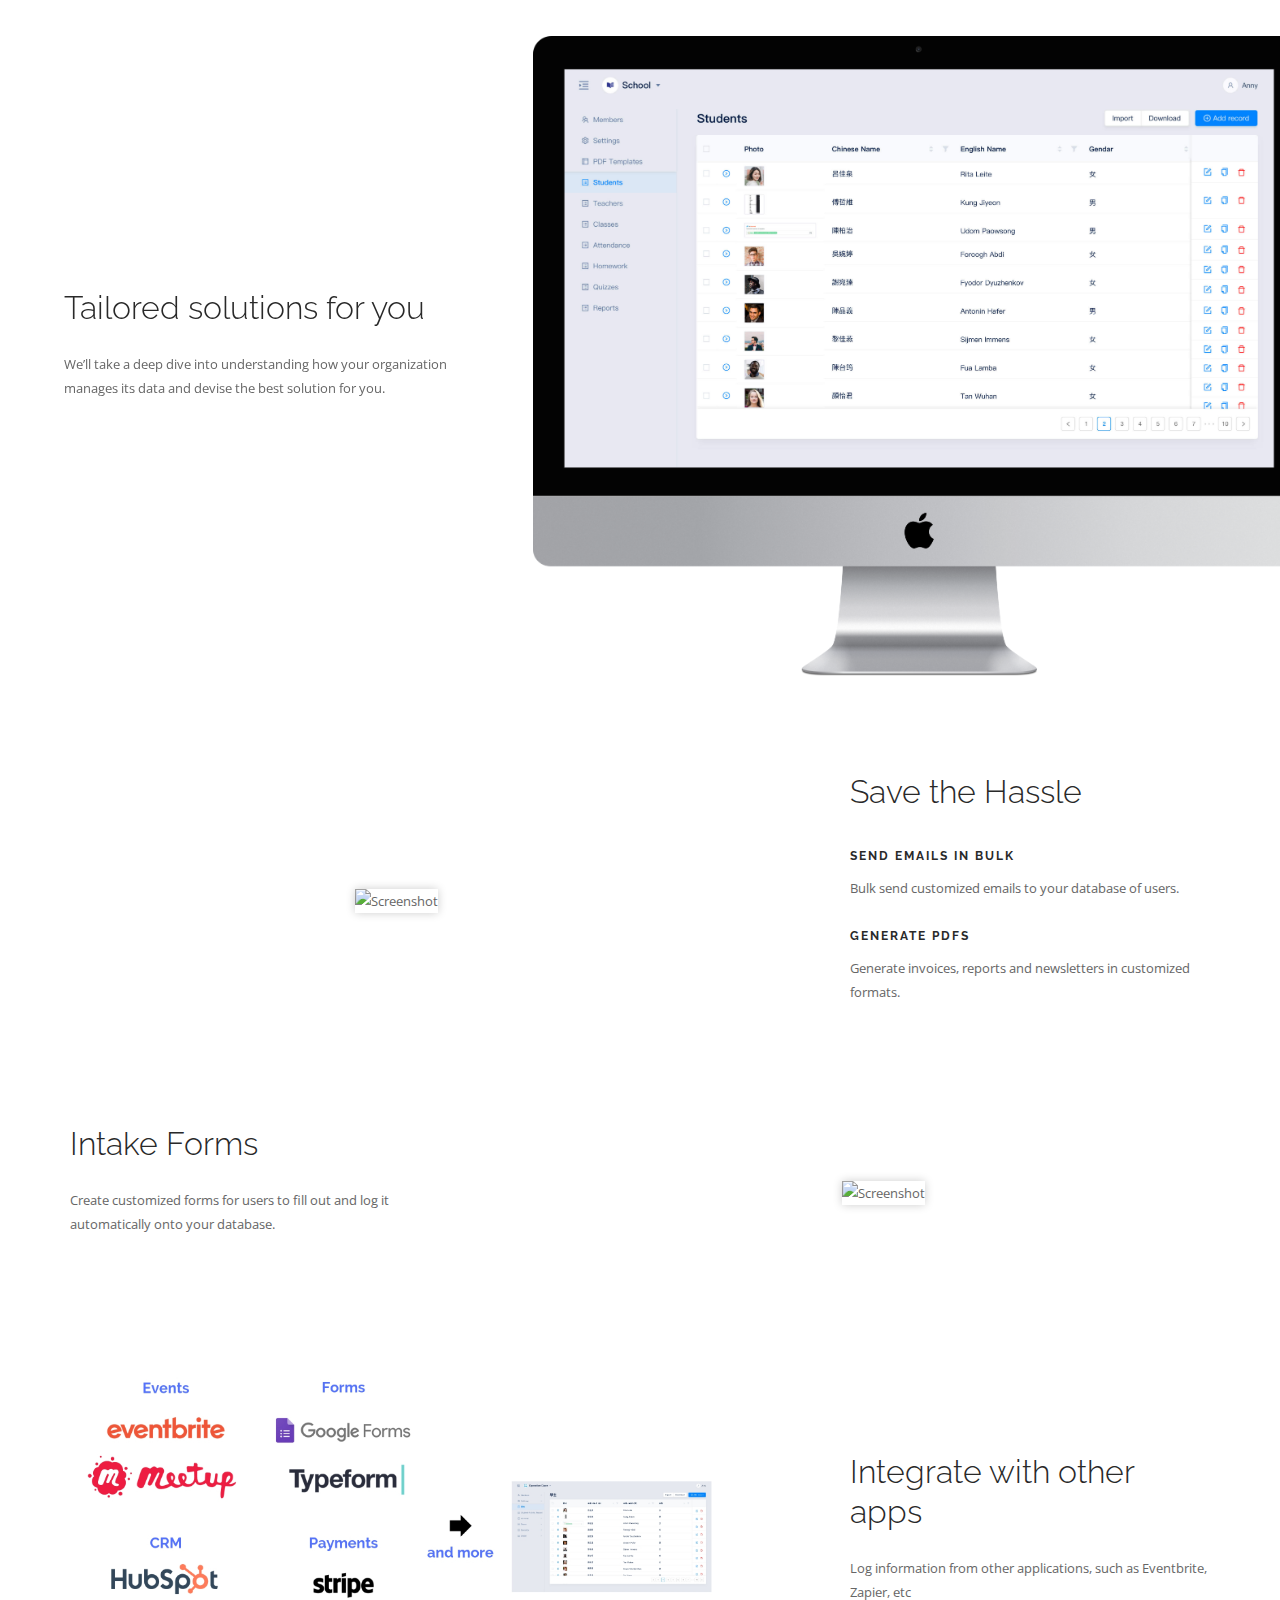
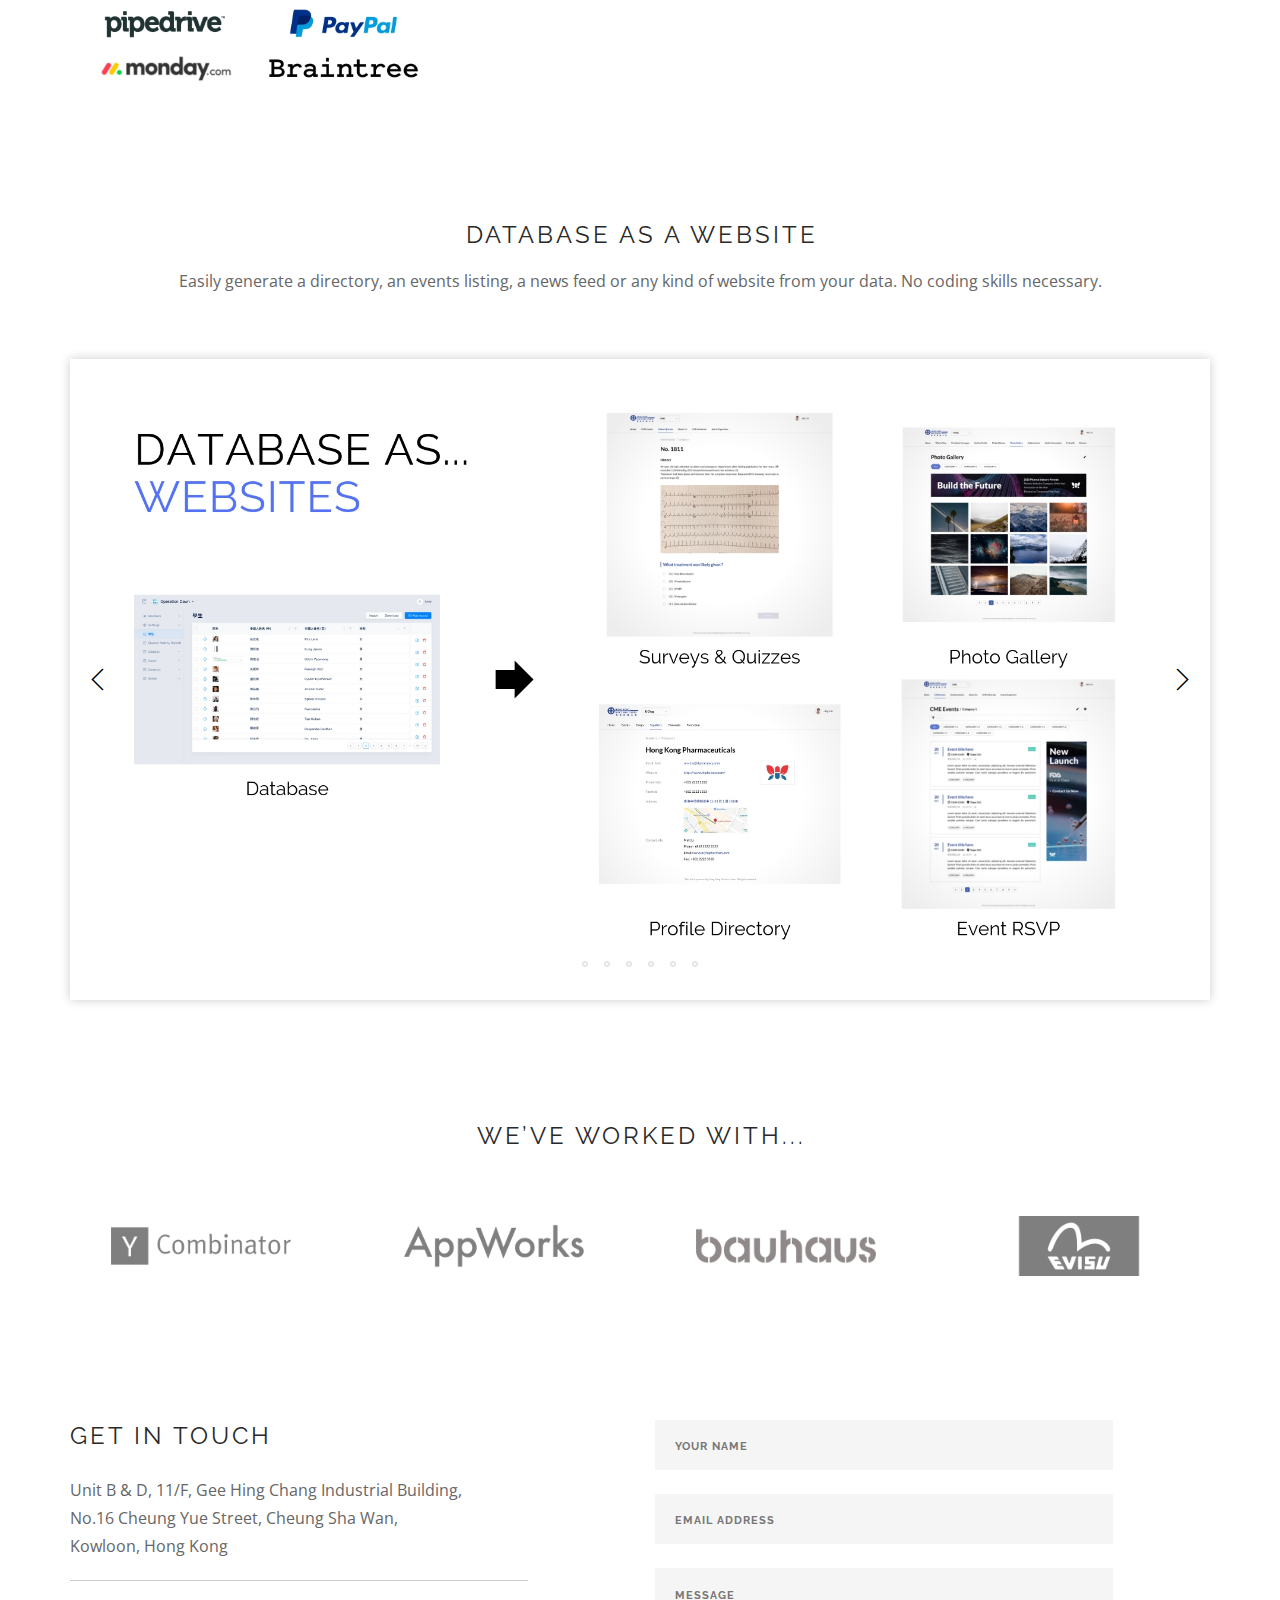
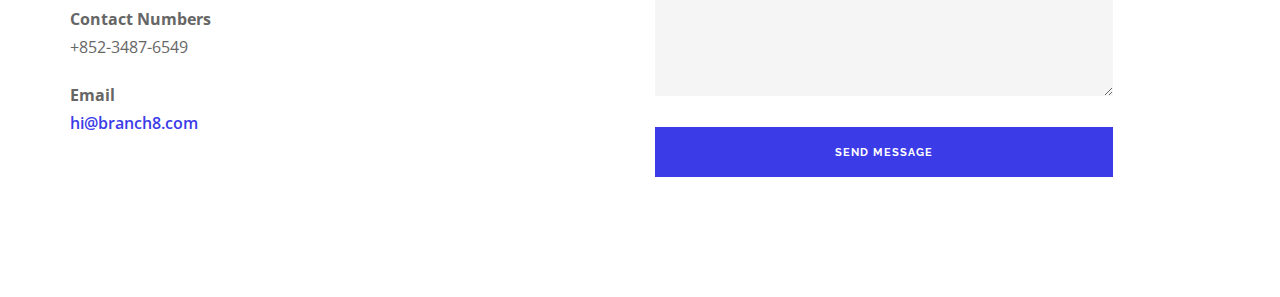
==== commit 3a297d8d: "replace movies with webp" ====
--- a/docs/index.html
+++ b/docs/index.html
@@ -20,13 +20,13 @@
 			color: #000 !important;
 		}
 		.nav-bar {
-			height: 75px;
+			height: 60px;
 			max-height: none;
-			line-height: 75px;
+			line-height: 60px;
 		}
 
 		.nav-bar a {
-			height: 75px;
+			height: 60px;
 		}
 
 		.image-square .background-image-holder {
@@ -498,9 +498,7 @@
 			<div class="container">
 				<div class="row v-align-children">
 					<div class="col-md-7 col-sm-6 text-center mb-xs-24">
-						<video controls autoplay loop class="cast-shadow">
-							<source src="img/demo-email-pdf.mp4" type="video/mp4" />
-						</video>
+						<img class="cast-shadow" alt="Screenshot" src="img/demo-email-pdf.webp" />
 					</div>
 					<div class="col-md-4 col-md-offset-1 col-sm-5 col-sm-offset-1">
 						<h3 mb16>Save the Hassle</h3>
@@ -532,9 +530,7 @@
 						</p>
 					</div>
 					<div class="col-md-7 col-md-offset-1 col-sm-6 col-sm-offset-1 text-center">
-						<video class="cast-shadow" controls autoplay loop>
-							<source src="img/demo-intake-form.mov" type="video/mp4" />
-						</video>
+							<img class="cast-shadow" alt="Screenshot" src="img/demo-intake-form.webp" />
 					</div>
 				</div>
 			</div>
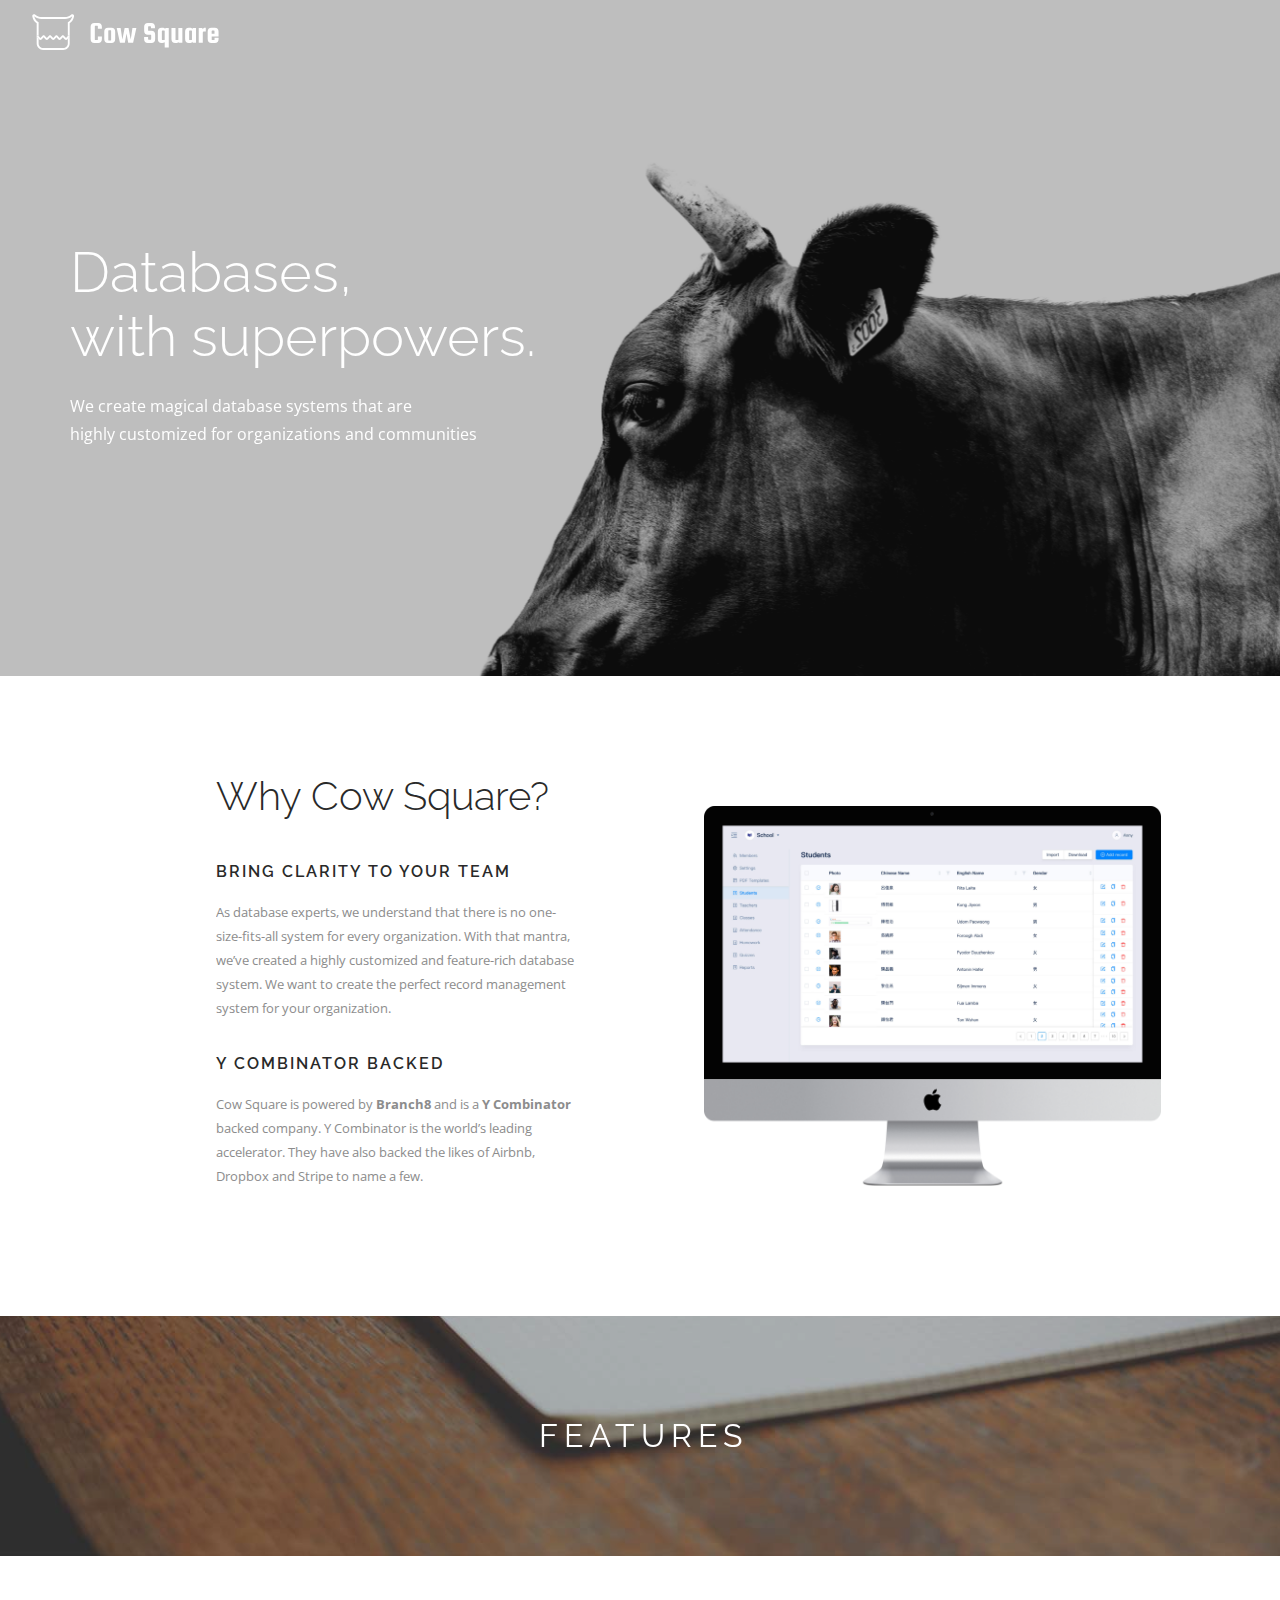
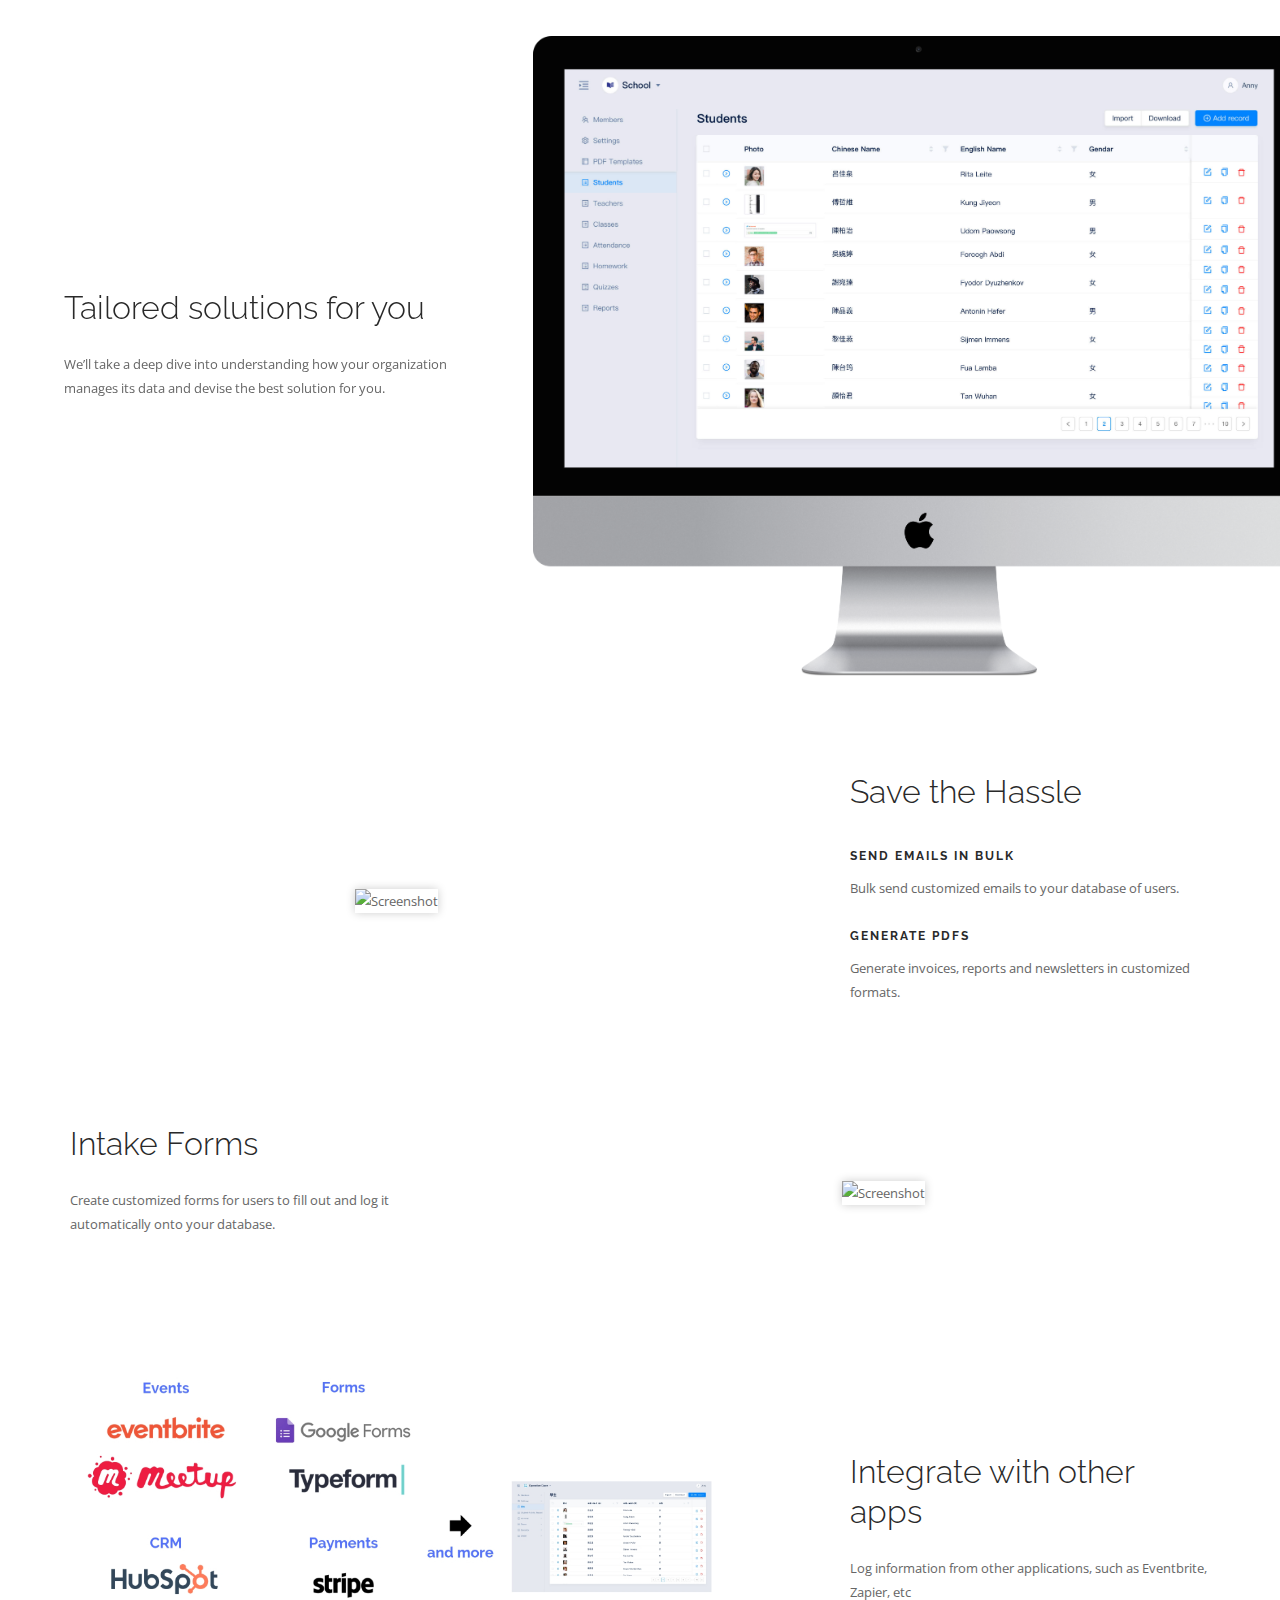
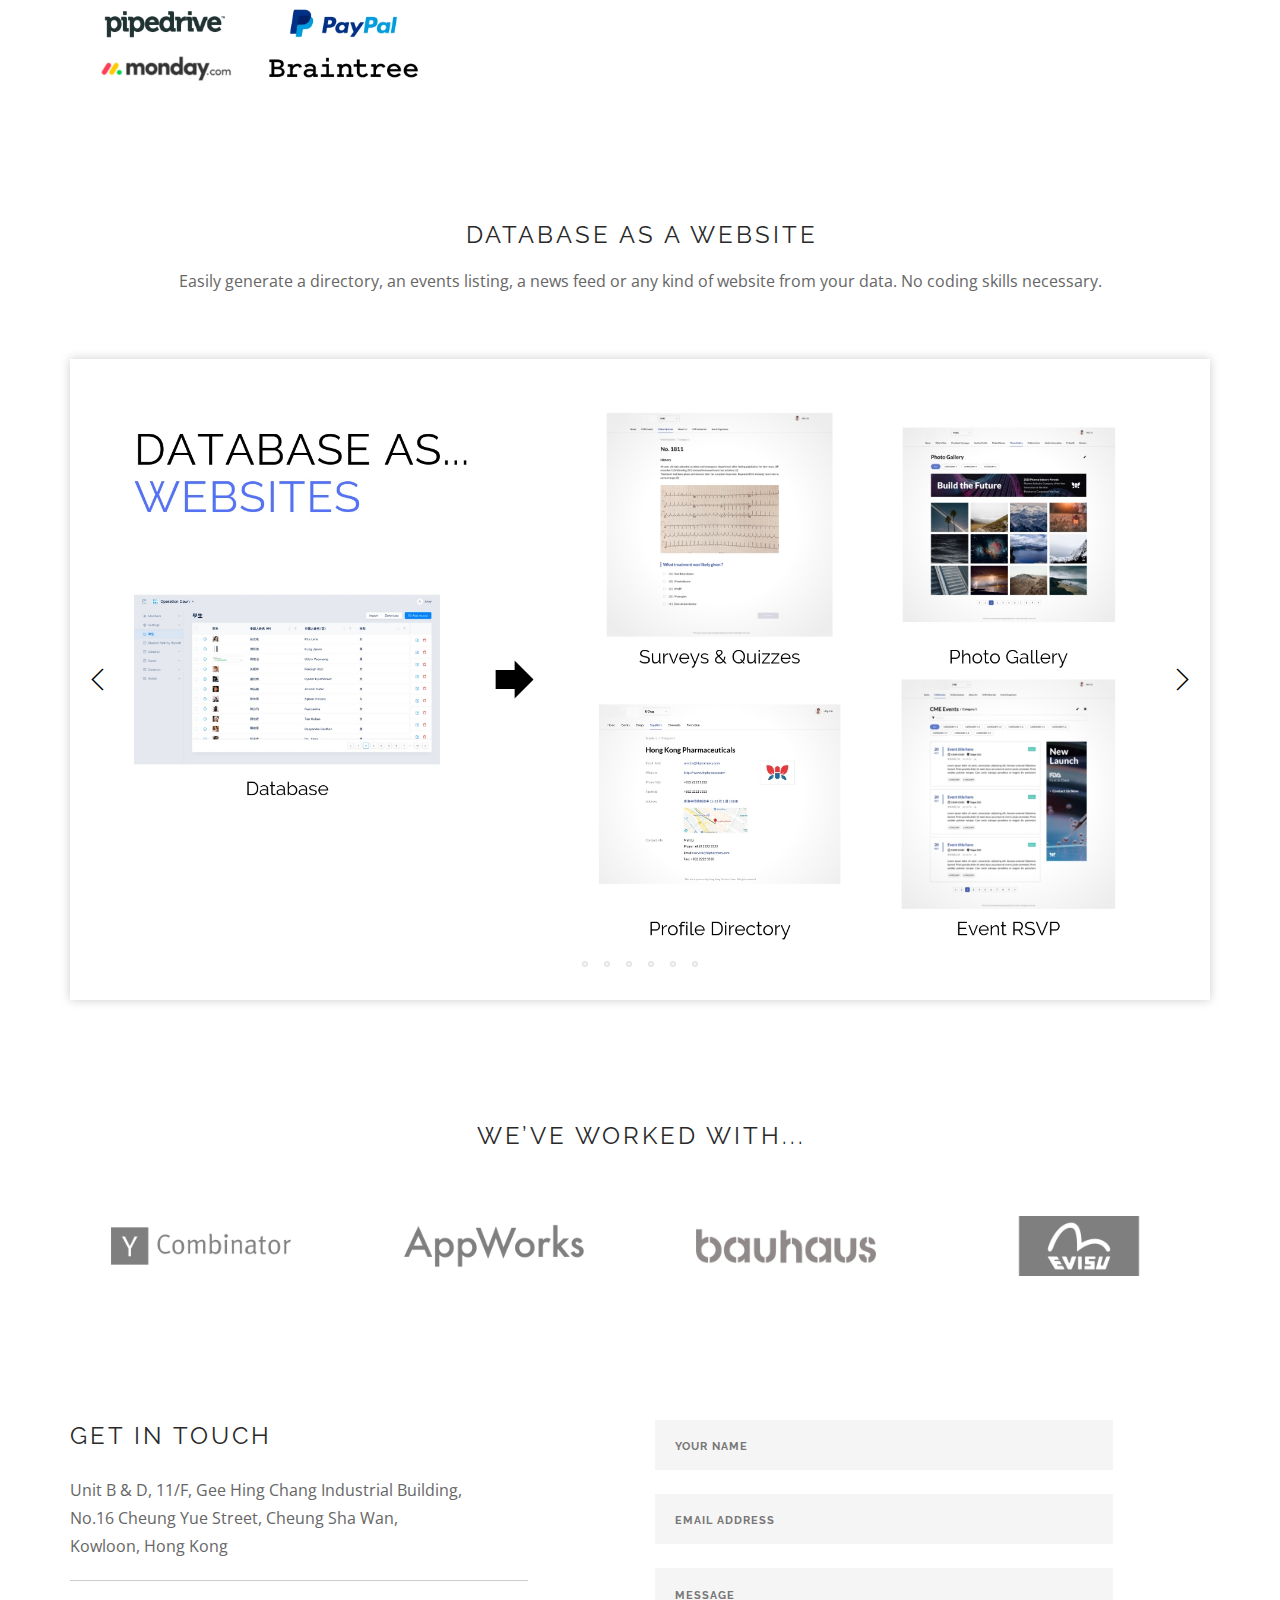
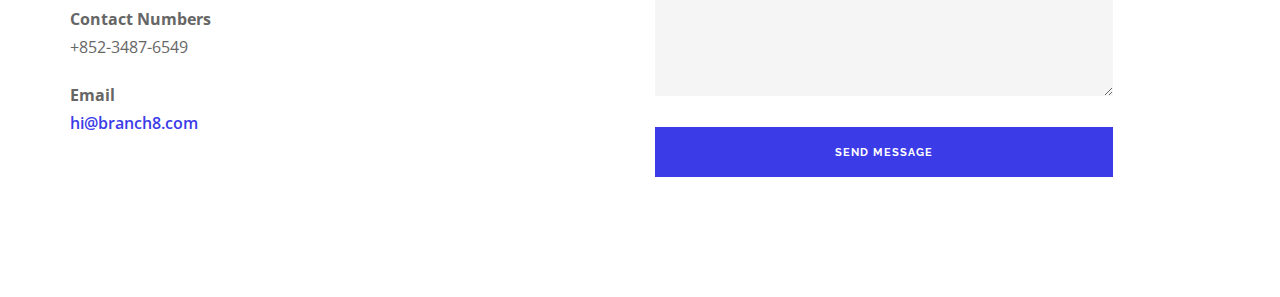
==== commit 109ae9fc: "optimize grid view for mobile" ====
--- a/docs/index.html
+++ b/docs/index.html
@@ -69,6 +69,15 @@
 			.feature-3 .icon-sm {
 				font-size: 32px;
 			}
+
+			.xs-reverse {
+				display: flex !important;
+				flex-direction: column-reverse !important;
+			}
+
+			.xs-hide {
+				display: none;
+			}
 		}
 	</style>
 </head>
@@ -461,7 +470,7 @@
 							</p>
 						</div>
 					</div>
-					<div class="col-sm-5 col-sm-6 col-sm-offset-1 text-center">
+					<div class="col-sm-5 col-sm-6 col-sm-offset-1 text-center xs-hide">
 						<img alt="Screenshot" src="img/profile management@2x.png" />
 					</div>
 				</div>
@@ -481,9 +490,10 @@
 			</div>
 		</section>
 
-		<section class="image-square right mb48 pb48 mt80">
+		<section class="image-square right mt80 mb48" style="padding-bottom: 0;">
 			<div class="col-md-7 image">
 				<div class="background-image-holder">
+					<!-- TODO: change to jpg. -->
 					<img alt="image" class="background-image" src="img/profile management@2x.png">
 				</div>
 			</div>
@@ -494,9 +504,10 @@
 				</p>
 			</div>
 		</section>
-		<section class="pb48 pt48">
-			<div class="container">
-				<div class="row v-align-children">
+		
+		<section class="pt48 pb48">
+			<div class="container">
+				<div class="row v-align-children xs-reverse">
 					<div class="col-md-7 col-sm-6 text-center mb-xs-24">
 						<img class="cast-shadow" alt="Screenshot" src="img/demo-email-pdf.webp" />
 					</div>
@@ -537,7 +548,7 @@
 		</section>
 		<section class="pb48 pt48">
 			<div class="container">
-				<div class="row v-align-children">
+				<div class="row v-align-children xs-reverse">
 					<div class="col-md-7 col-sm-6 text-center mb-xs-24">
 						<img alt="Screenshot" src="img/demo-integrations.jpg" />
 					</div>
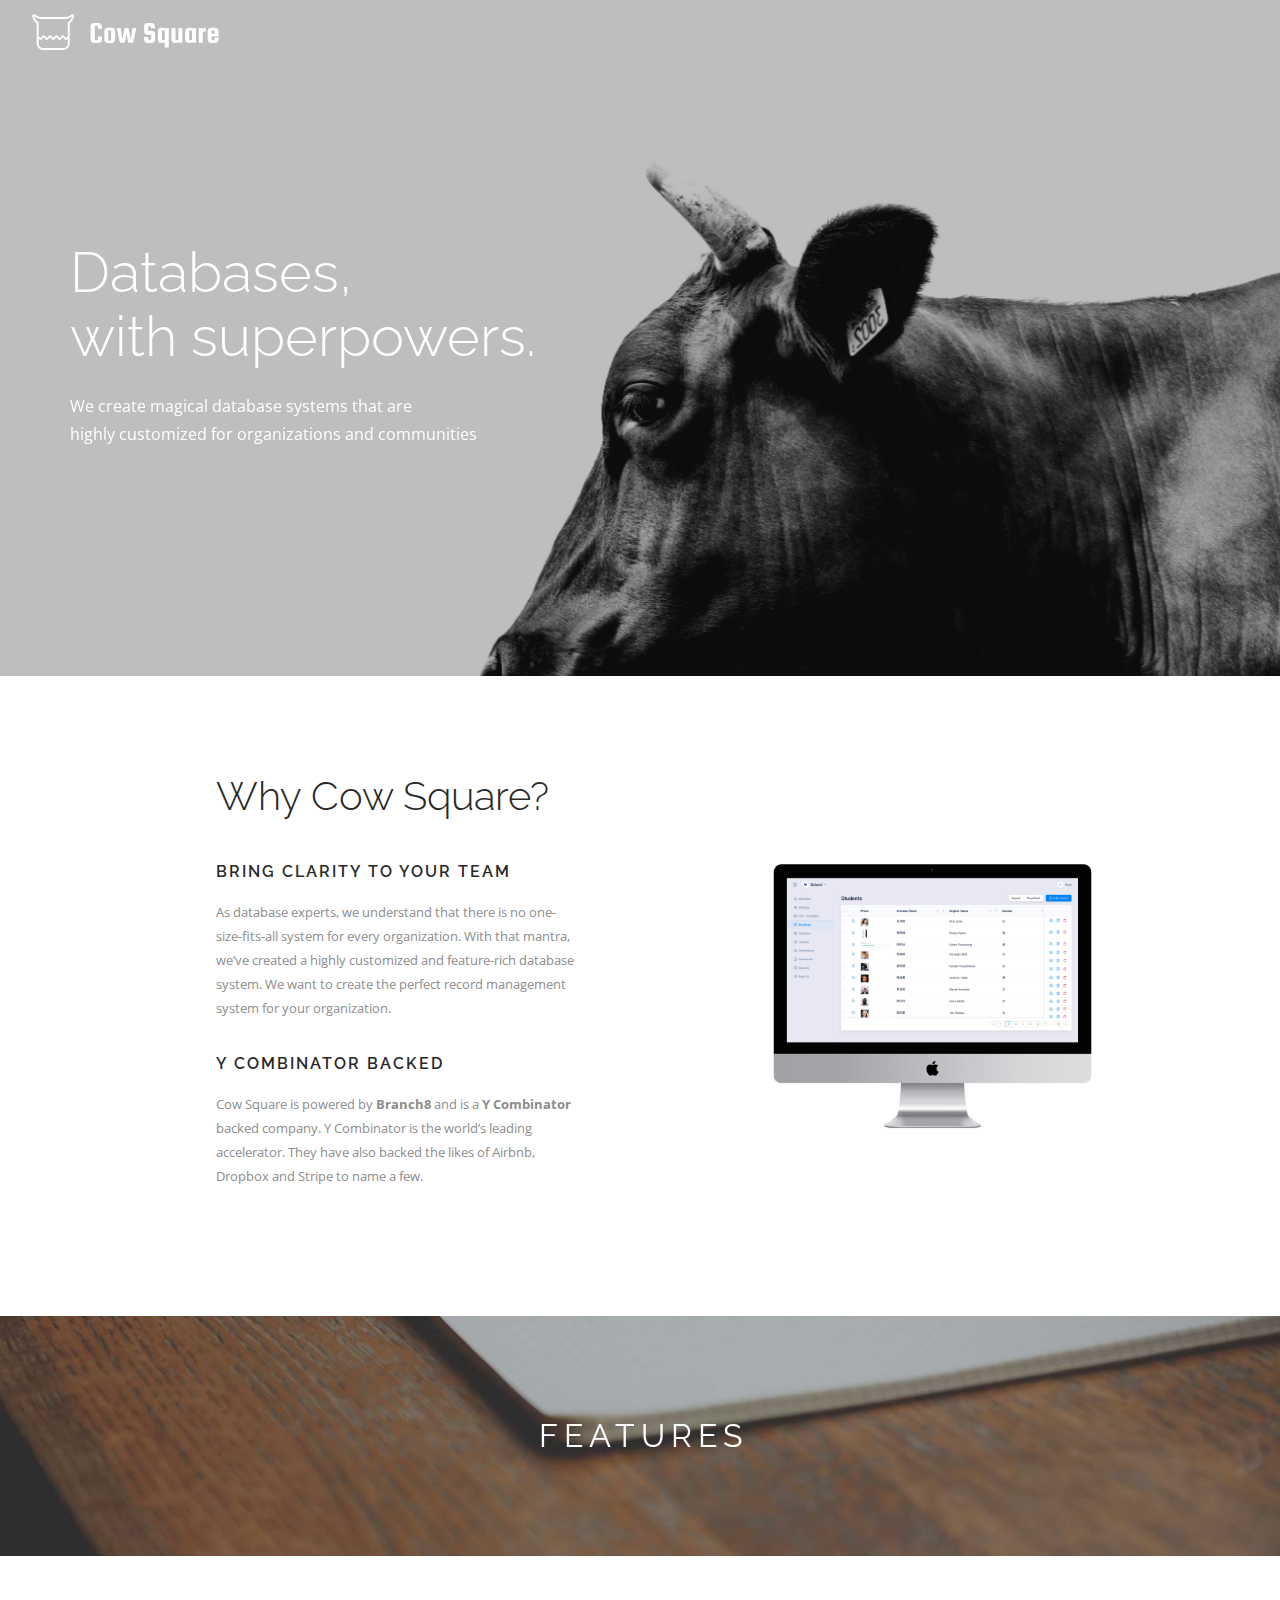
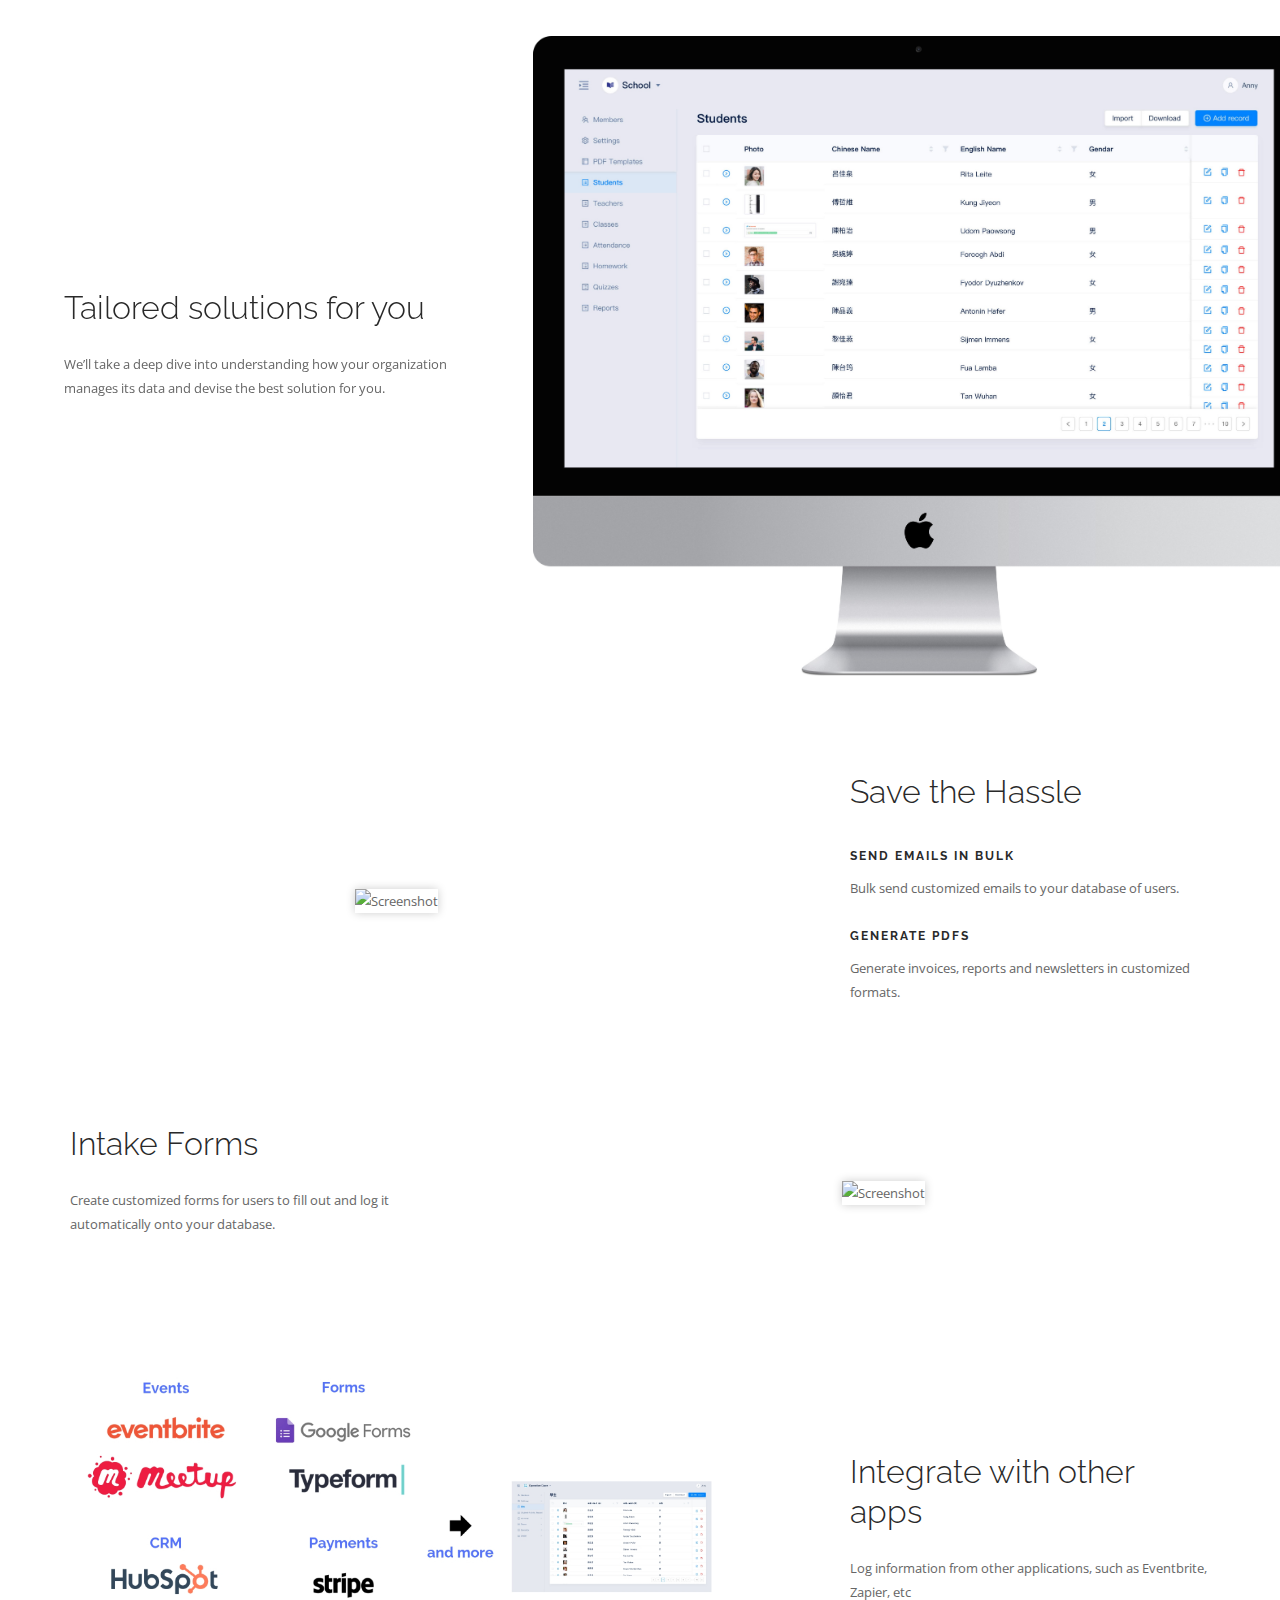
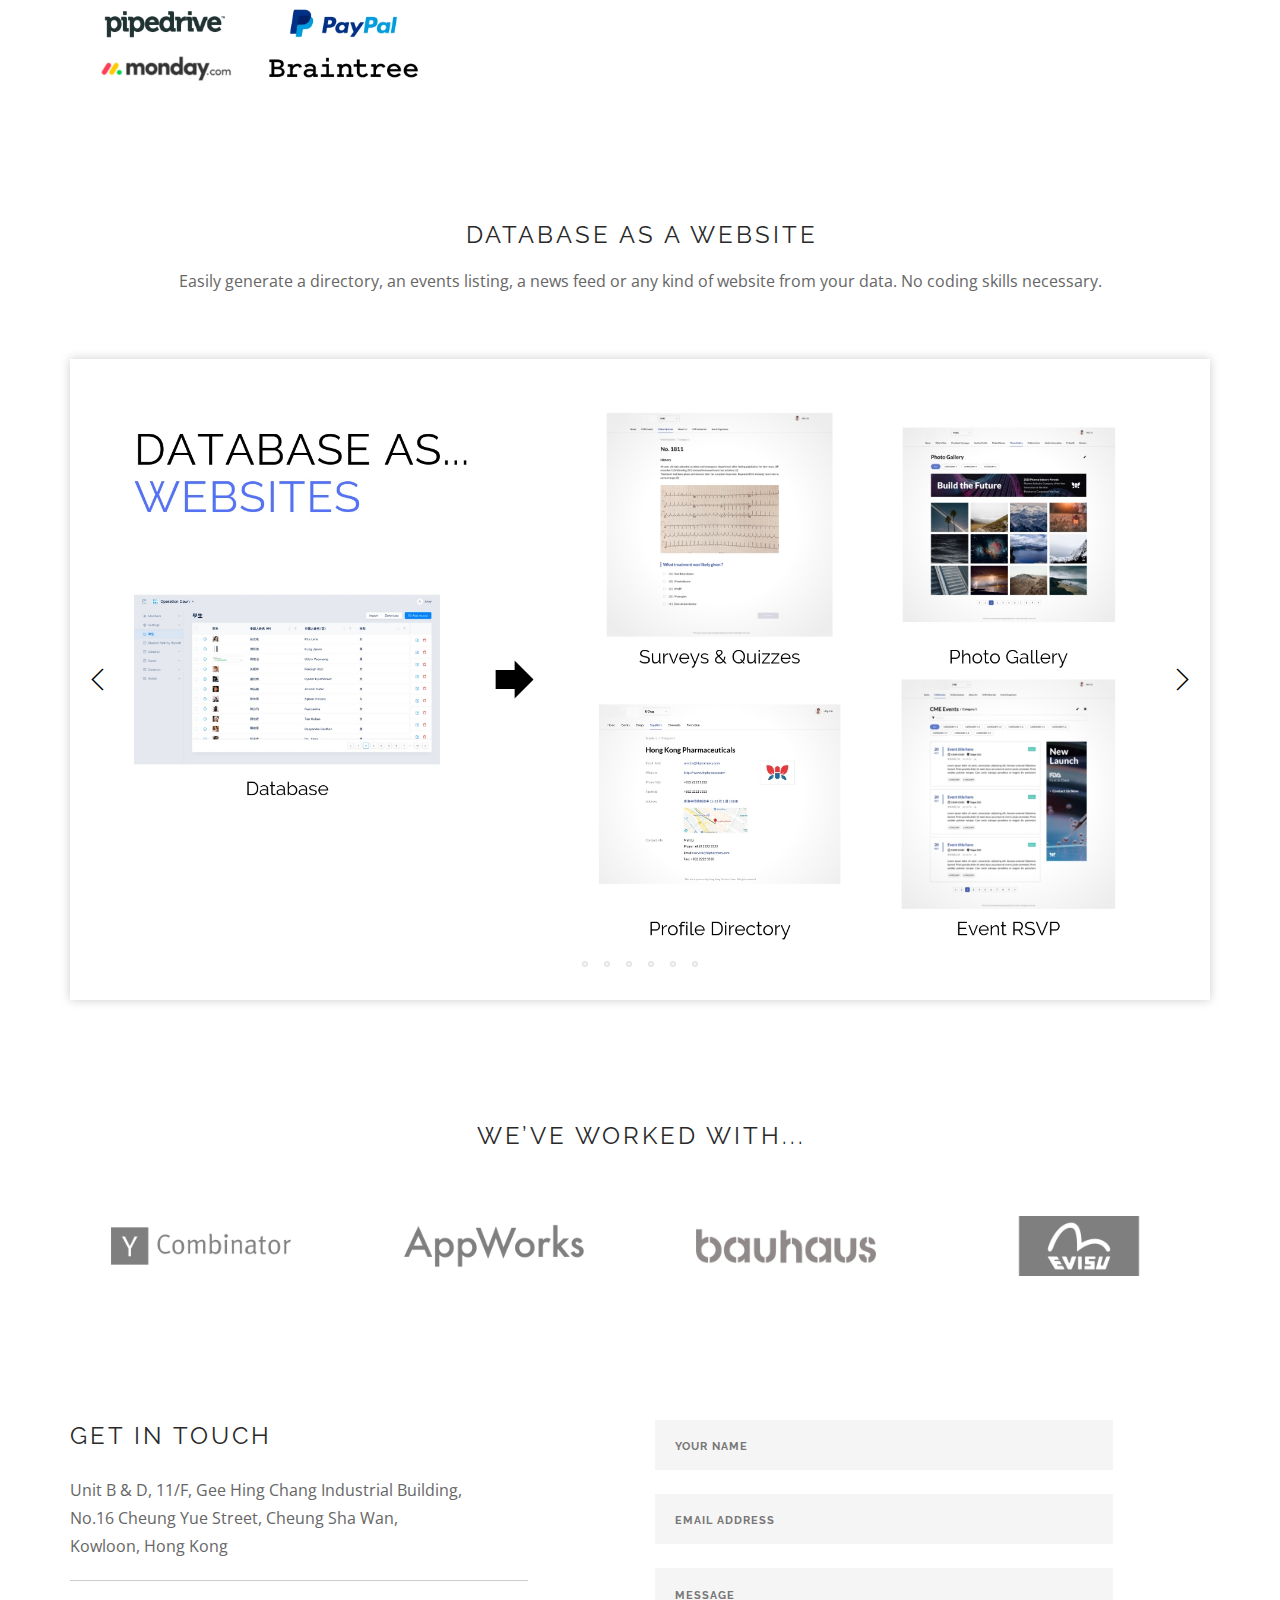
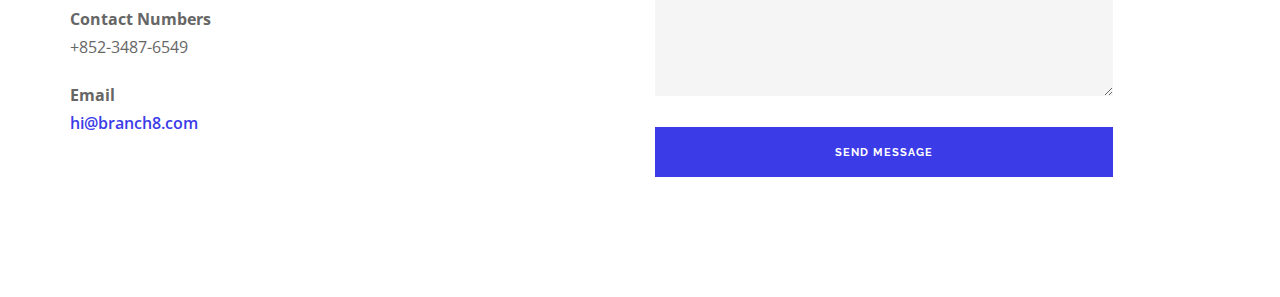
==== commit 673f8c62: "use compressed images" ====
--- a/docs/index.html
+++ b/docs/index.html
@@ -471,7 +471,7 @@
 						</div>
 					</div>
 					<div class="col-sm-5 col-sm-6 col-sm-offset-1 text-center xs-hide">
-						<img alt="Screenshot" src="img/profile management@2x.png" />
+						<img alt="Screenshot" src="img/profile-management-centered.jpg" />
 					</div>
 				</div>
 			</div>
@@ -494,7 +494,7 @@
 			<div class="col-md-7 image">
 				<div class="background-image-holder">
 					<!-- TODO: change to jpg. -->
-					<img alt="image" class="background-image" src="img/profile management@2x.png">
+					<img alt="image" class="background-image" src="img/profile-management-full.jpg">
 				</div>
 			</div>
 			<div class="col-md-5 content">
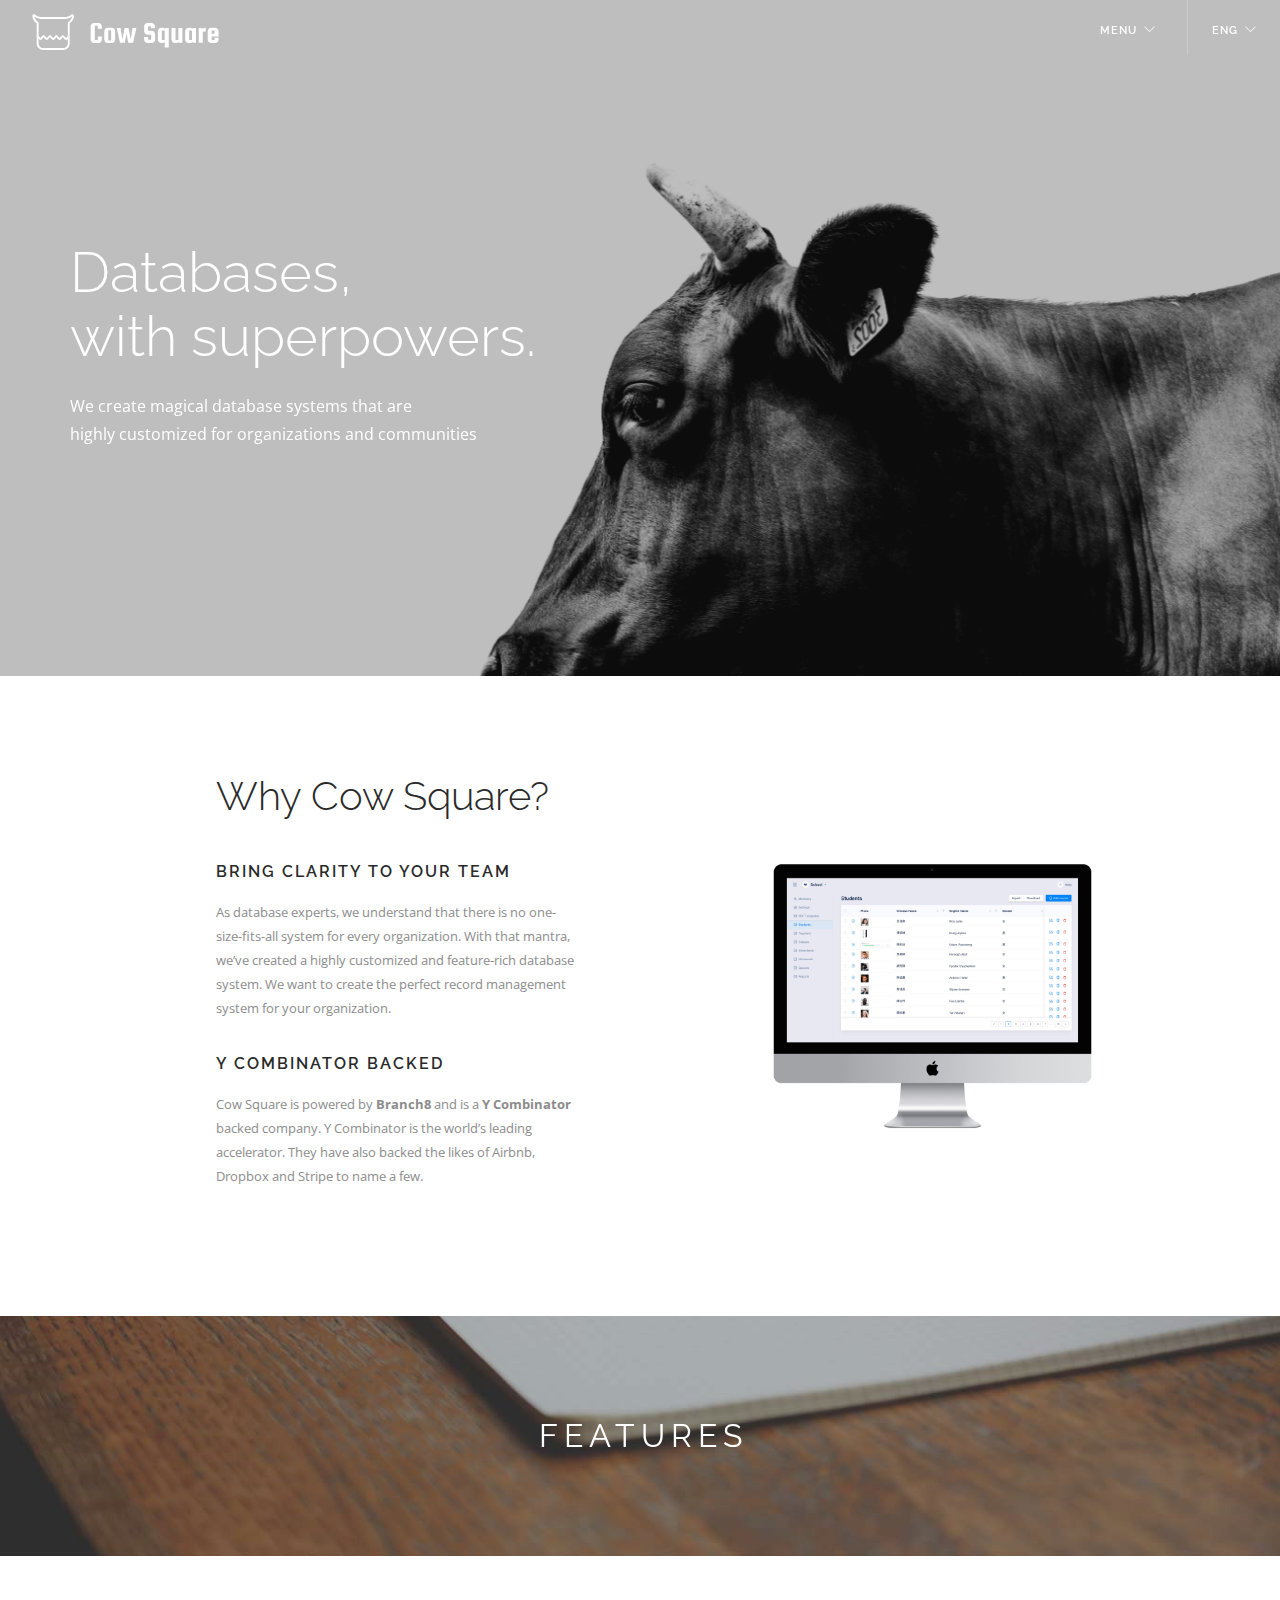
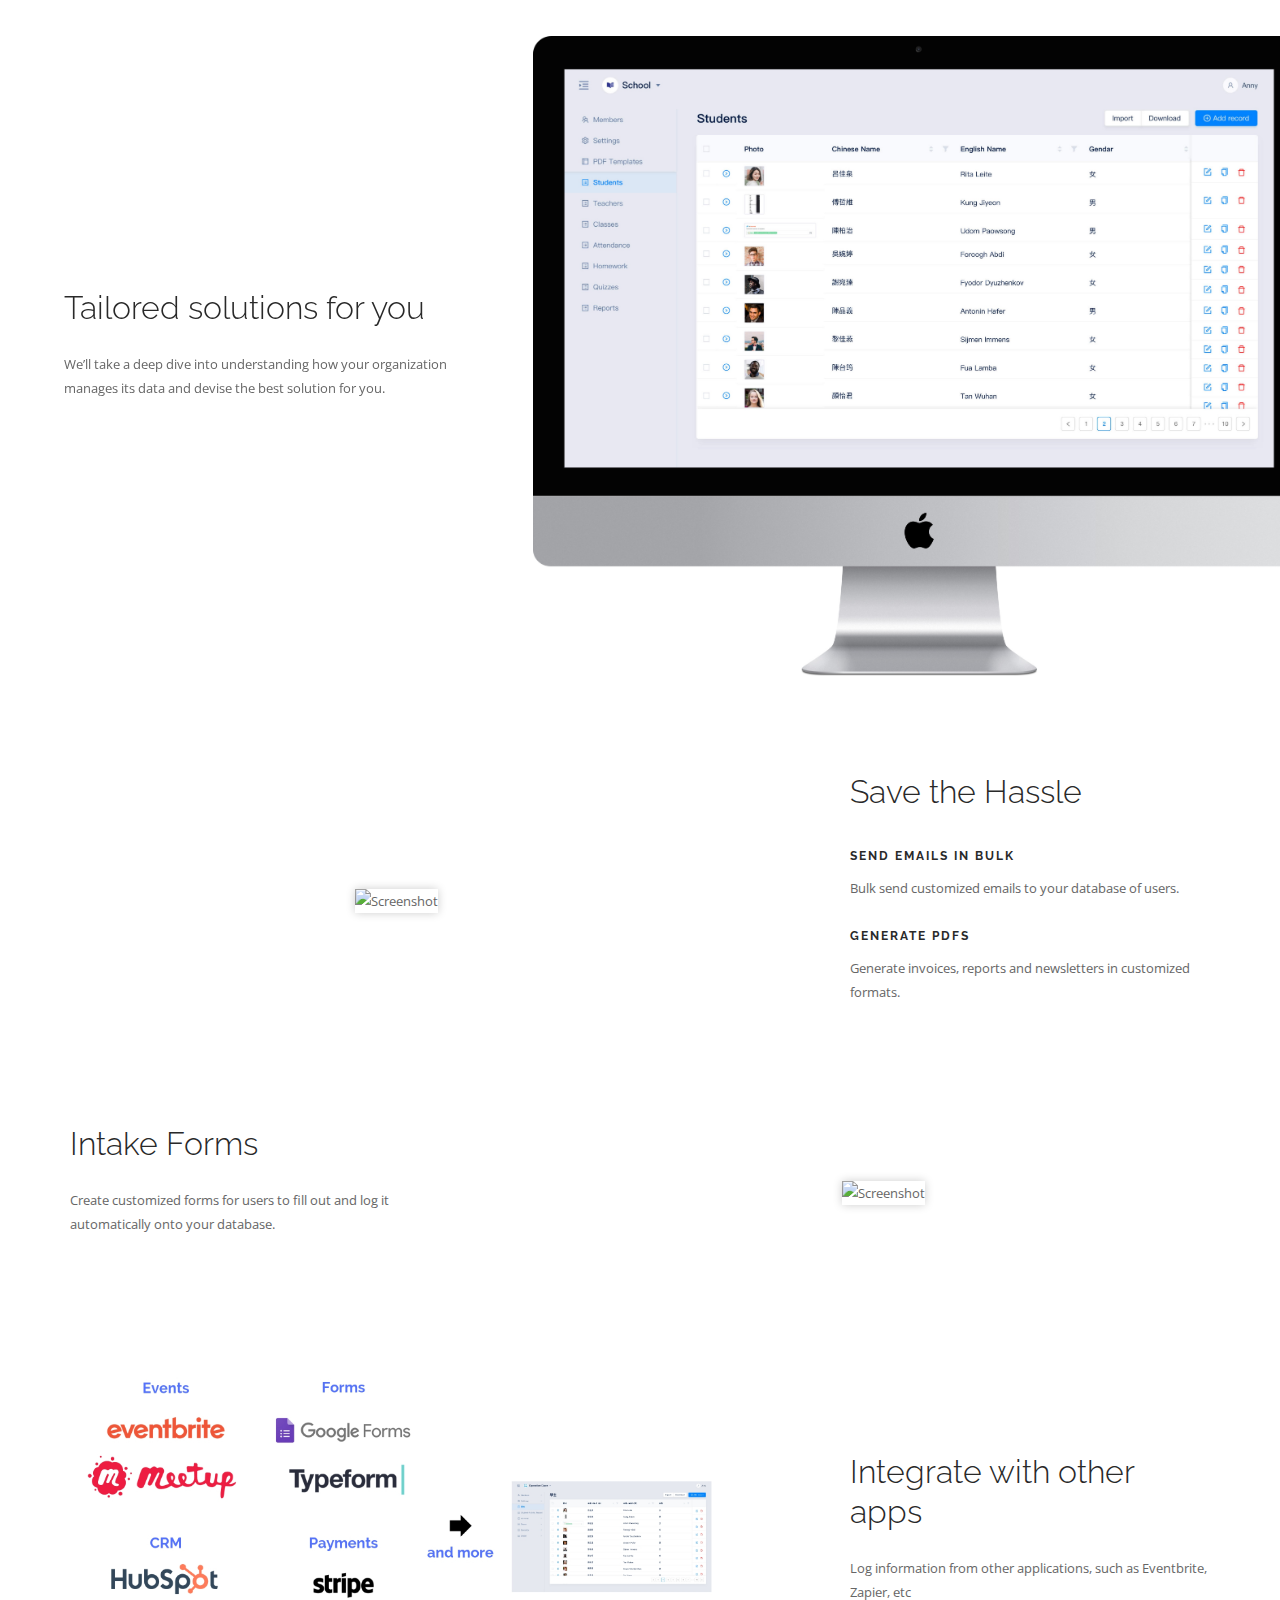
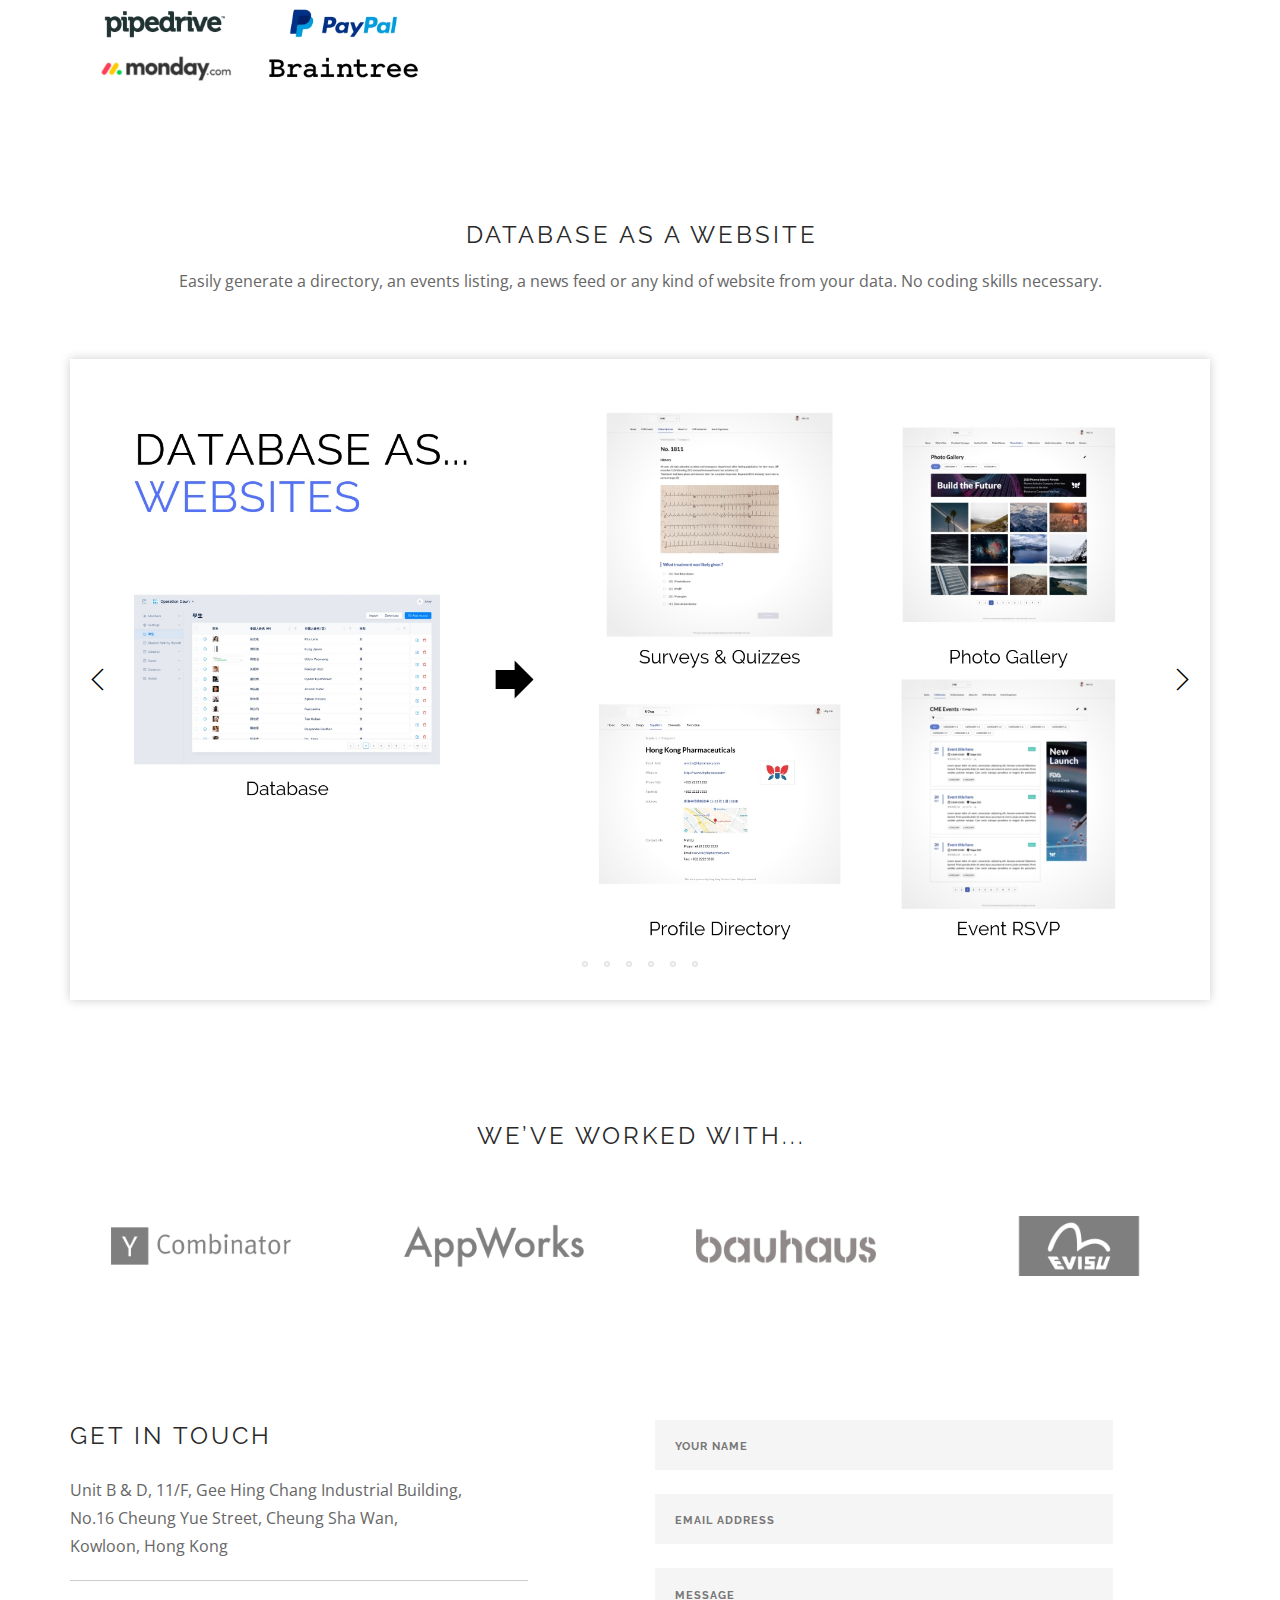
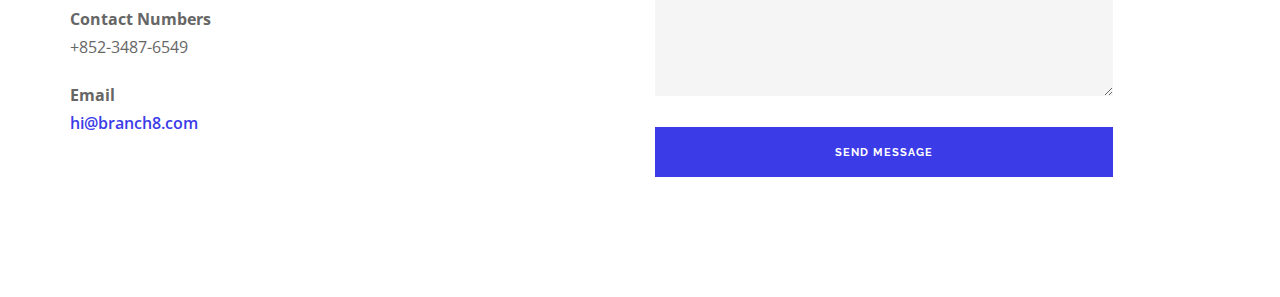
==== commit 4c66eb6d: "add navbar menu" ====
--- a/docs/index.html
+++ b/docs/index.html
@@ -96,7 +96,7 @@
 						<img class="logo logo-dark" alt="Foundry" src="img/logo-dark.svg">
 					</a>
 				</div>
-				<!-- <div class="module widget-handle mobile-toggle right visible-sm visible-xs">
+				<div class="module widget-handle mobile-toggle right visible-sm visible-xs">
 					<i class="ti-menu"></i>
 				</div>
 				<div class="module-group right">
@@ -104,294 +104,72 @@
 						<ul class="menu">
 							<li class="has-dropdown">
 								<a href="#">
-									Home
+									Menu
 								</a>
-								<ul class="mega-menu">
+								<ul>
 									<li>
+										<a href="#why-us">
+											Why Cow Square
+										</a>
+									</li>
+									<li class="has-dropdown">
+										<a href="#features">
+											Features
+										</a>
 										<ul>
 											<li>
-												<span class="title">Concepts</span>
+												<a href="#customization">
+													Tailored solutions
+												</a>
 											</li>
 											<li>
-												<a href="home-adventure.html">Adventure Travel</a>
+												<a href="#pdf-generation">
+													Automate Emails and PDF Generation
+												</a>
 											</li>
 											<li>
-												<a href="home-agency.html">Agency</a>
+												<a href="#intake-forms">
+													Intake Forms
+												</a>
 											</li>
 											<li>
-												<a href="home-agency-2.html">Agency 2</a>
-												<span class="label">New!</span>
+												<a href="#integrations">
+													Integrations
+												</a>
 											</li>
 											<li>
-												<a href="home-app-landing.html">App Landing</a>
-											</li>
-											<li>
-												<a href="home-app-landing-2.html">App Landing 2</a>
-											</li>
-											<li>
-												<a href="home-capital-firm.html">Capital Firm</a>
-											</li>
-											<li>
-												<a href="home-fashion.html">Fashion</a>
-											</li>
-											<li>
-												<a href="home-fitness.html">Fitness</a>
-											</li>
-											<li>
-												<a href="home-restaurant.html">Restaurant</a>
-											</li>
-											<li>
-												<a href="home-music.html">Music</a>
-											</li>
-											<li>
-												<a href="home-event.html">Event / Seminar</a>
-											</li>
-											<li>
-												<a href="home-architecture.html">Architecture</a>
+												<a href="#daaw">
+													Database as a Website
+												</a>
 											</li>
 										</ul>
 									</li>
 									<li>
-										<ul>
-											<li>
-												<a href="home-photography.html">Photography</a>
-											</li>
-											<li>
-												<a href="home-photography-2.html">Ken Burns</a>
-											</li>
-											<li>
-												<a href="home-personal-portfolio.html">Portfolio</a>
-											</li>
-											<li>
-												<a href="home-property.html">Property Listing</a>
-											</li>
-											<li>
-												<a href="home-resume.html">Resumé</a>
-											</li>
-											<li>
-												<a href="home-winery.html">Winery</a>
-											</li>
-											<li>
-												<span class="title">Home Pages</span>
-											</li>
-											<li>
-												<a href="index.html">Home Classic</a>
-											</li>
-											<li>
-												<a href="home-default-2.html">Home Layout 2</a>
-											</li>
-											<li>
-												<a href="home-default-3.html">Home Layout 3</a>
-											</li>
-											<li>
-												<a href="home-default-4.html">Home Layout 4</a>
-											</li>
-											<li>
-												<a href="home-default-5.html">Home Layout 5</a>
-											</li>
-										</ul>
+										<a href="#contact-us">
+											Get In Touch
+										</a>
 									</li>
 								</ul>
 							</li>
+						</ul>
+					</div>
+					<!--end of menu module-->
+					<div class="module widget-handle language left">
+						<ul class="menu">
 							<li class="has-dropdown">
-								<a href="#">
-									Pages
-								</a>
-								<ul class="mega-menu">
+								<a href="#">ENG</a>
+								<ul>
 									<li>
-										<ul>
-											<li>
-												<span class="title">Inner Pages</span>
-											</li>
-											<li>
-												<a href="page-about-us-1.html">About Us 1</a>
-											</li>
-											<li>
-												<a href="page-about-us-2.html">About Us 2</a>
-											</li>
-											<li>
-												<a href="page-about-us-3.html">About Us 3</a>
-											</li>
-											<li>
-												<a href="page-services-1.html">Services 1</a>
-											</li>
-											<li>
-												<a href="page-services-2.html">Services 2</a>
-											</li>
-											<li>
-												<a href="page-services-3.html">Services 3</a>
-											</li>
-											<li>
-												<a href="page-contact-1.html">Contact 1</a>
-											</li>
-											<li>
-												<a href="page-contact-2.html">Contact 2</a>
-											</li>
-											<li>
-												<a href="page-contact-3.html">Planner</a>
-											</li>
-										</ul>
+										<a href="#">French</a>
 									</li>
 									<li>
-										<ul>
-											<li>
-												<span class="title">Utility Pages</span>
-											</li>
-											<li>
-												<a href="page-login.html">Login</a>
-											</li>
-											<li>
-												<a href="page-register.html">Register</a>
-											</li>
-											<li>
-												<a href="page-coming-soon.html">Coming Soon</a>
-											</li>
-											<li>
-												<a href="page-faq.html">FAQ</a>
-											</li>
-											<li>
-												<a href="page-confirmation.html">Confirmation</a>
-											</li>
-											<li>
-												<a href="page-countdown.html">Countdown</a>
-											</li>
-											<li>
-												<a href="page-countdown-2.html">Countdown 2</a>
-											</li>
-											<li>
-												<a href="page-404.html">404 - Error</a>
-											</li>
-										</ul>
+										<a href="#">Deutsch</a>
 									</li>
 								</ul>
 							</li>
-							<li class="has-dropdown">
-								<a href="#">
-									Elements
-								</a>
-								<ul class="mega-menu">
-									<li>
-										<ul>
-											<li>
-												<span class="title">Elements</span>
-											</li>
-											<li>
-												<a href="elements-buttons.html">
-													<i class="ti-link"></i> Buttons</a>
-											</li>
-											<li>
-												<a href="elements-tabs.html">
-													<i class="ti-layout-tab"></i> Tabbed Content</a>
-											</li>
-											<li>
-												<a href="elements-progress.html">
-													<i class="ti-rocket"></i> Progress Bars</a>
-											</li>
-											<li>
-												<a href="elements-accordions.html">
-													<i class="ti-layout-accordion-separated"></i> Accordions</a>
-											</li>
-											<li>
-												<a href="elements-alerts.html">
-													<i class="ti-flag-alt"></i> Alerts</a>
-											</li>
-											<li>
-												<a href="elements-form-inputs.html">
-													<i class="ti-pencil-alt"></i> Form Inputs</a>
-											</li>
-											<li>
-												<a href="elements-countdown.html">
-													<i class="ti-alarm-clock"></i> Countdowns</a>
-											</li>
-											<li>
-												<a href="elements-modals.html">
-													<i class="ti-layout-slider-alt"></i> Modals</a>
-											</li>
-										</ul>
-									</li>
-									<li>
-										<ul>
-											<li>
-												<span class="title">Elements</span>
-											</li>
-											<li>
-												<a href="elements-pricing.html">
-													<i class="ti-money"></i> Pricing Tables</a>
-											</li>
-											<li>
-												<a href="elements-icon-boxes.html">
-													<i class="ti-eye"></i> Icon Boxes</a>
-											</li>
-											<li>
-												<a href="elements-widgets.html">
-													<i class="ti-layout-media-right"></i> Widgets</a>
-											</li>
-											<li>
-												<a href="elements-typography.html">
-													<i class="ti-text"></i> Typography</a>
-											</li>
-											<li>
-												<a href="elements-lists.html">
-													<i class="ti-list"></i> Lists</a>
-											</li>
-											<li>
-												<a href="elements-grid.html">
-													<i class="ti-view-grid"></i> Grid Structure</a>
-											</li>
-											<li>
-												<a href="elements-textimage.html">
-													<i class="ti-layout-list-large-image"></i> Text &amp; Image</a>
-											</li>
-											<li>
-												<a href="elements-intros.html">
-													<i class="ti-microphone"></i> Intro Sections</a>
-											</li>
-										</ul>
-									</li>
-									<li>
-										<ul>
-											<li>
-												<span class="title">Elements</span>
-											</li>
-											<li>
-												<a href="elements-titles.html">
-													<i class="ti-layout-cta-left"></i> Titles Left</a>
-											</li>
-											<li>
-												<a href="elements-titles-center.html">
-													<i class="ti-layout-cta-center"></i> Titles Center</a>
-											</li>
-											<li>
-												<a href="elements-video.html">
-													<i class="ti-video-clapper"></i> Video Inline</a>
-											</li>
-											<li>
-												<a href="elements-video-bg.html">
-													<i class="ti-video-clapper"></i> Video BG</a>
-											</li>
-											<li>
-												<a href="elements-video-slider.html">
-													<i class="ti-video-clapper"></i> Video Slider</a>
-											</li>
-											<li>
-												<a href="elements-galleries.html">
-													<i class="ti-gallery"></i> Image Galleries</a>
-											</li>
-											<li>
-												<a href="elements-parallax.html">
-													<i class="ti-layers"></i> Parallax</a>
-											</li>
-											<li>
-												<a href="elements-nav-light.html">
-													<i class="ti-menu-alt"></i> Nav Styles</a>
-											</li>
-										</ul>
-									</li>
-								</ul>
-							</li>
 						</ul>
 					</div>
-				</div> -->
+				</div>
 			</div>
 		</nav>
 	</div>
@@ -417,42 +195,7 @@
 				<!--end of container-->
 		</section>
 
-
-		<!-- <section class="jumbotron image-bg overlay pt240 pb240 pt-xs-180 pb-xs-180 parallax">
-			<div class="background-image-holder">
-				<img alt="image" class="background-image" src="img/main_bg.jpg">
-			</div>
-			<div class="container pb0 pt40 pt-xs-24">
-				<div class="row">
-					<div class="col-sm-5 col-xs-6">
-						<h2 class="mb0 color-black">Your team’s central source of truth.</h2>
-						<p class="lead color-black">We create magical database systems that are highly customized for organizations and communities</p>
-					</div>
-				</div>
-
-			</div>
-
-		</section> -->
-
-		<!-- <section class="pt96 pb96 pt-xs-80">
-			<div class="container">
-				<div class="row">
-					<div class="col-md-8 col-md-offset-2 col-sm-10 col-sm-offset-1">
-						<h3 class="mb48">
-							Cow Square brings <span class="color-primary">clarity</span> to your team.
-						</h3>
-						<p class="lead text-justify">
-							As database experts, we understand that there is no one-size-fits-all system for every organization. With that mantra, we’ve created a highly customized and feature-rich database system. We want to create the perfect record management system for your organization. 
-						</p>
-						<p class="lead text-justify">
-							Cow Square is powered by <b>Branch8</b> and is a <b>Y Combinator</b> backed company. Y Combinator is the world’s leading accelerator. They ahve also backed the likes of Airbnb, Dropbox and Stripe to name a few.
-						</p>
-					</div>
-				</div>
-			</div>
-		</section> -->
-
-		<section>
+		<section id="why-us">
 			<div class="container">
 				<div class="row v-align-children">
 					<div class="col-sm-4 col-md-offset-1 mb-xs-24">
@@ -477,7 +220,7 @@
 			</div>
 		</section>
 
-		<section class="page-title page-title-3 image-bg overlay parallax">
+		<section id="features" class="page-title page-title-3 image-bg overlay parallax">
 			<div class="background-image-holder">
 				<img alt="Background Image" class="background-image" src="img/cover15.jpg" />
 			</div>
@@ -490,7 +233,7 @@
 			</div>
 		</section>
 
-		<section class="image-square right mt80 mb48" style="padding-bottom: 0;">
+		<section id="customization" class="image-square right mt80 mb48" style="padding-bottom: 0;">
 			<div class="col-md-7 image">
 				<div class="background-image-holder">
 					<!-- TODO: change to jpg. -->
@@ -505,7 +248,7 @@
 			</div>
 		</section>
 		
-		<section class="pt48 pb48">
+		<section id="pdf-generation" class="pt48 pb48">
 			<div class="container">
 				<div class="row v-align-children xs-reverse">
 					<div class="col-md-7 col-sm-6 text-center mb-xs-24">
@@ -531,7 +274,7 @@
 			</div>
 			<!--end of container-->
 		</section>
-		<section class="pb48 pt48">
+		<section id="intake-forms" class="pb48 pt48">
 			<div class="container">
 				<div class="row v-align-children">
 					<div class="col-md-4 col-sm-5 mb-xs-24">
@@ -546,7 +289,7 @@
 				</div>
 			</div>
 		</section>
-		<section class="pb48 pt48">
+		<section id="integrations" class="pb48 pt48">
 			<div class="container">
 				<div class="row v-align-children xs-reverse">
 					<div class="col-md-7 col-sm-6 text-center mb-xs-24">
@@ -563,7 +306,7 @@
 			</div>
 			<!--end of container-->
 		</section>
-		<section class="pb48 pt48">
+		<section id="daaw" class="pb48 pt48">
 			<div class="container">
 				<div class="row">
 					<div class="col-sm-12 text-center">
@@ -641,7 +384,7 @@
 			</div>
 
 		</section>
-		<section>
+		<section id="contact-us">
 			<div class="container">
 				<div class="row">
 					<div class="col-sm-6 col-md-5">
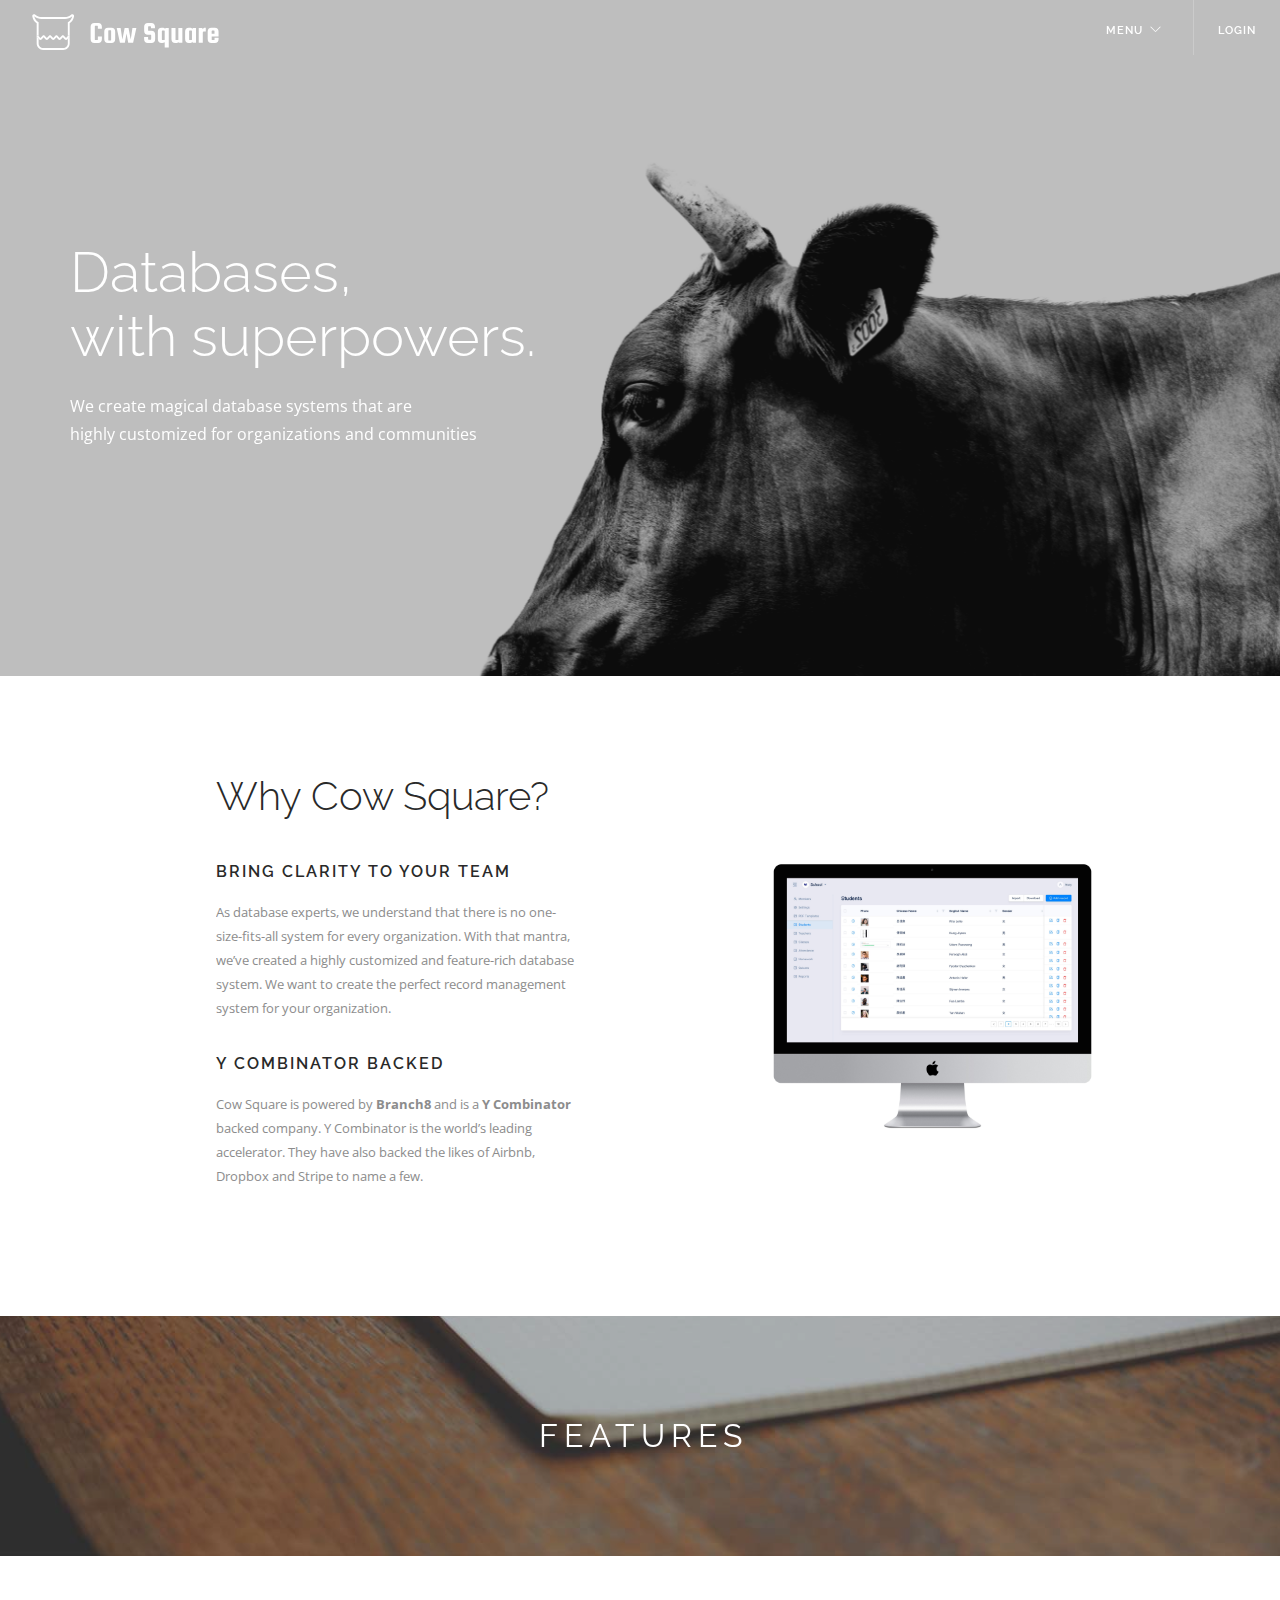
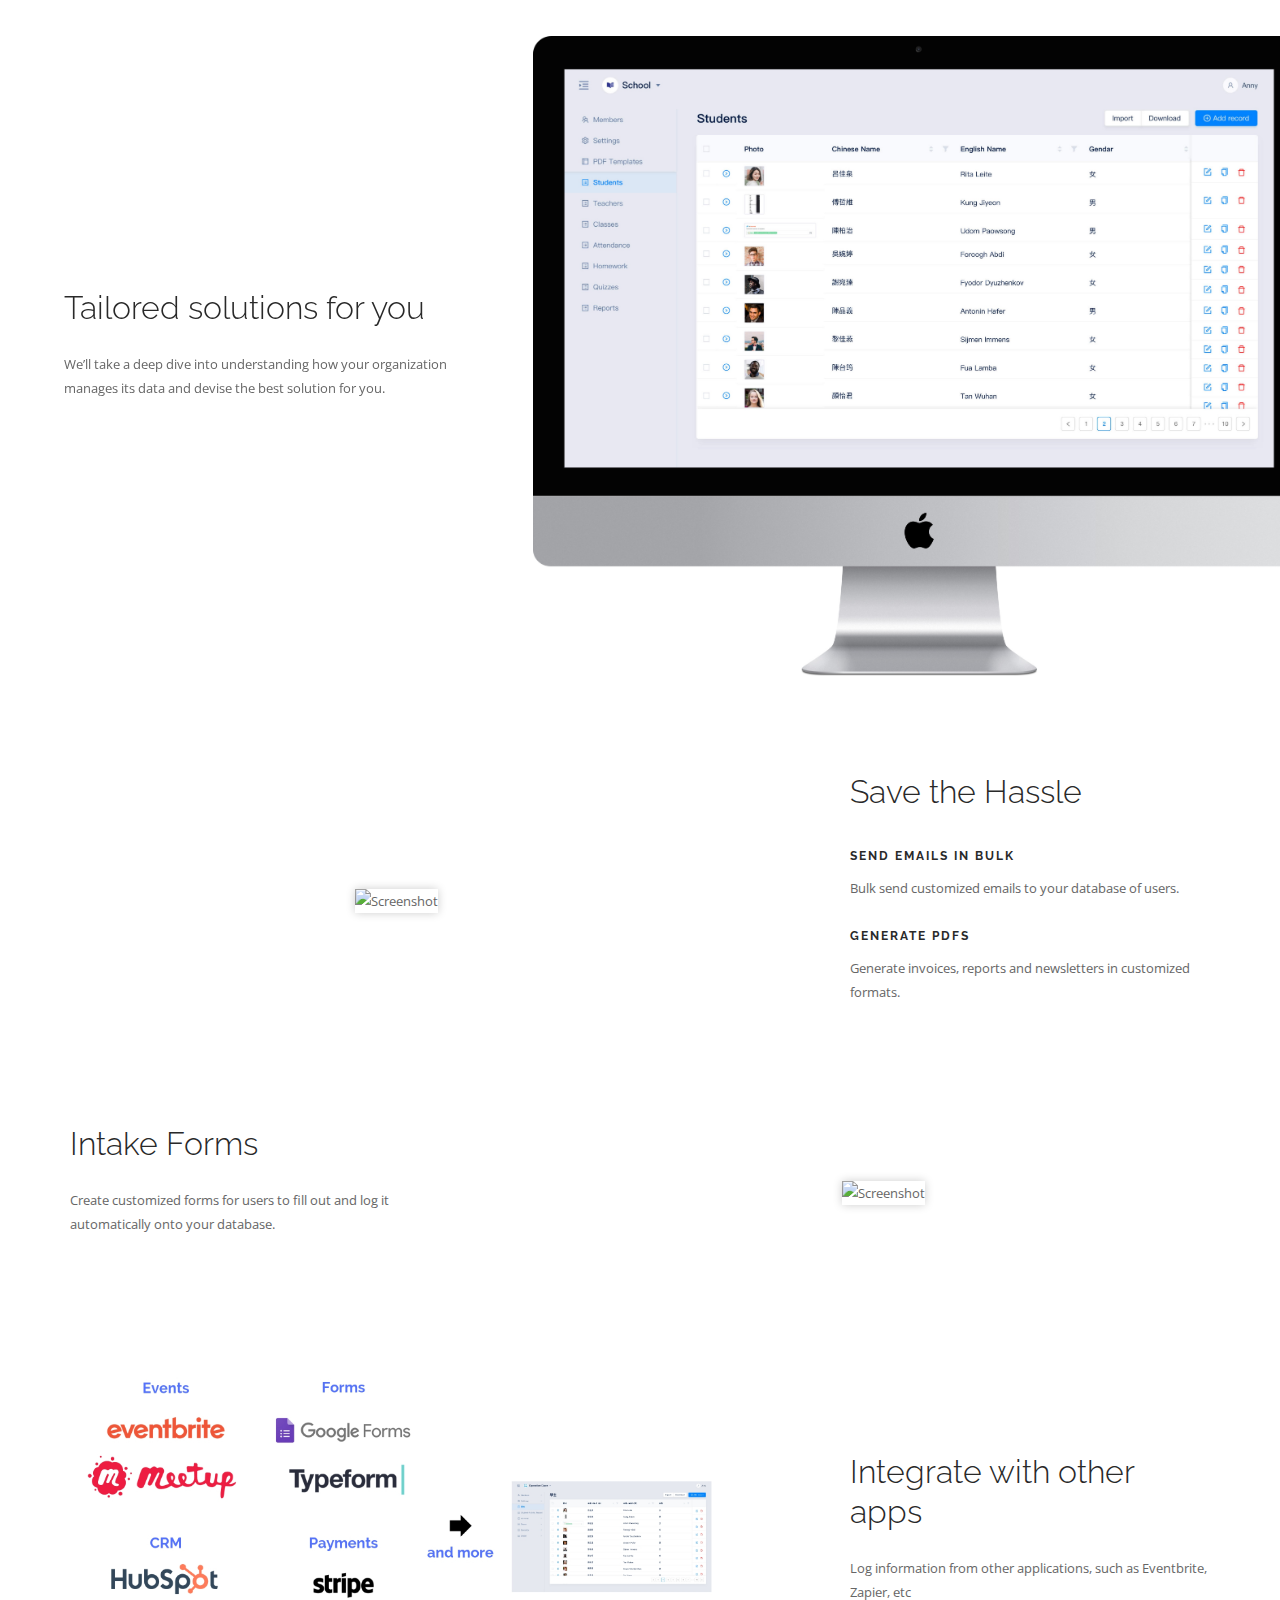
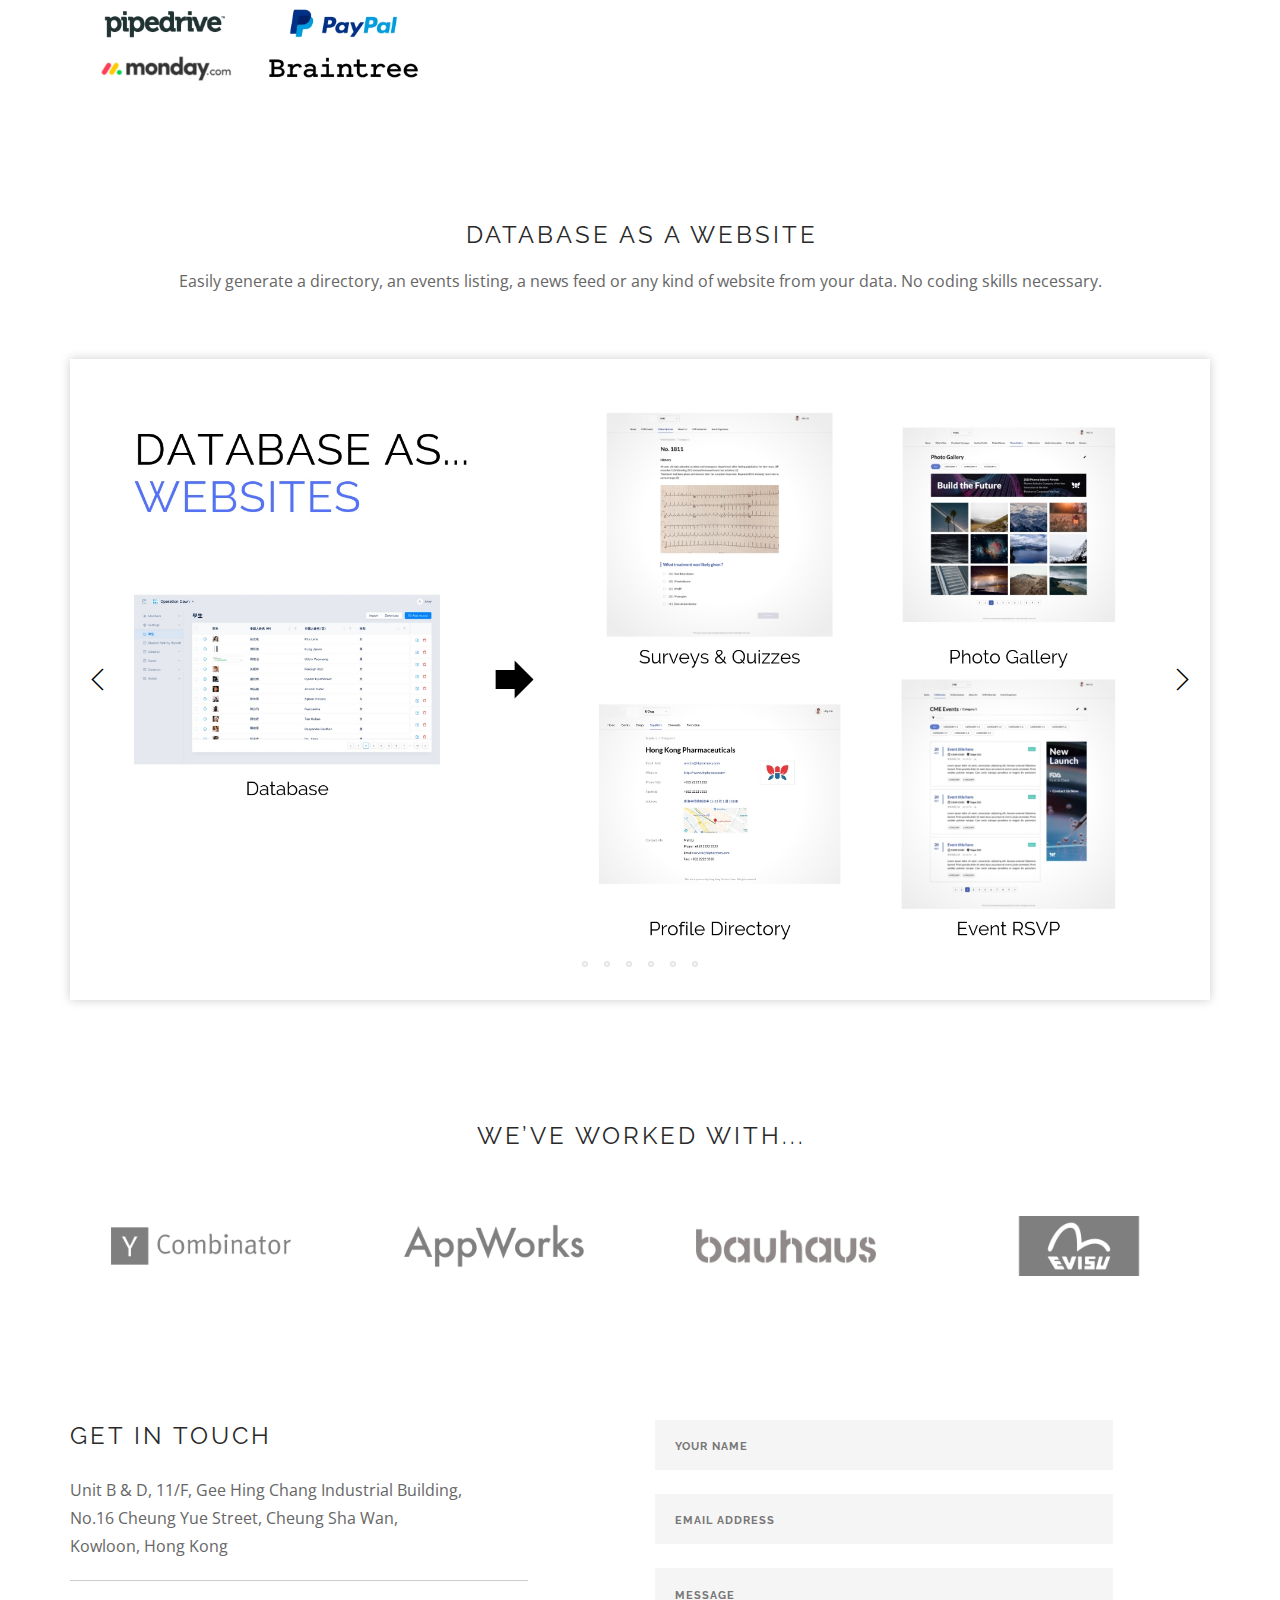
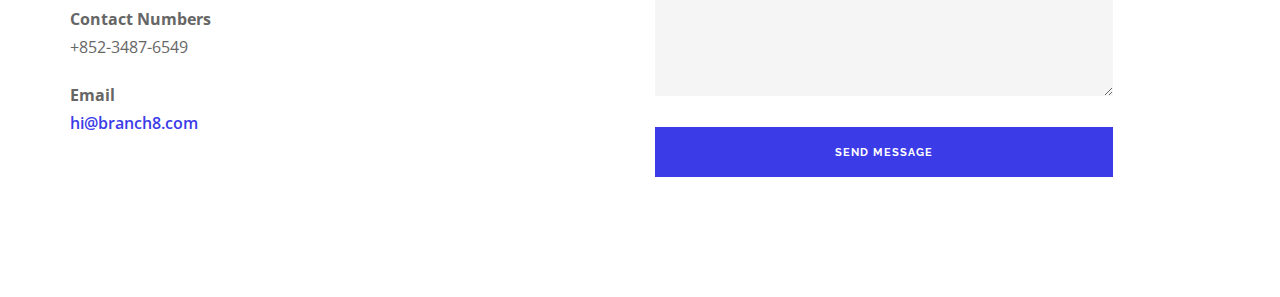
==== commit 63a5431a: "change language section to 'login'" ====
--- a/docs/index.html
+++ b/docs/index.html
@@ -156,16 +156,8 @@
 					<!--end of menu module-->
 					<div class="module widget-handle language left">
 						<ul class="menu">
-							<li class="has-dropdown">
-								<a href="#">ENG</a>
-								<ul>
-									<li>
-										<a href="#">French</a>
-									</li>
-									<li>
-										<a href="#">Deutsch</a>
-									</li>
-								</ul>
+							<li>
+								<a href="//app.cowsquare.com">Login</a>
 							</li>
 						</ul>
 					</div>
@@ -405,7 +397,7 @@
 						<p class="lead">
 							<b>Email</b>
 							<br>
-							<a href="mailto: hi@branch8.com">hi@branch8.com</a>
+							<a href="mailto:hi@branch8.com">hi@branch8.com</a>
 						</p>
 					</div>
 					<div class="col-sm-6 col-md-5 col-md-offset-1">
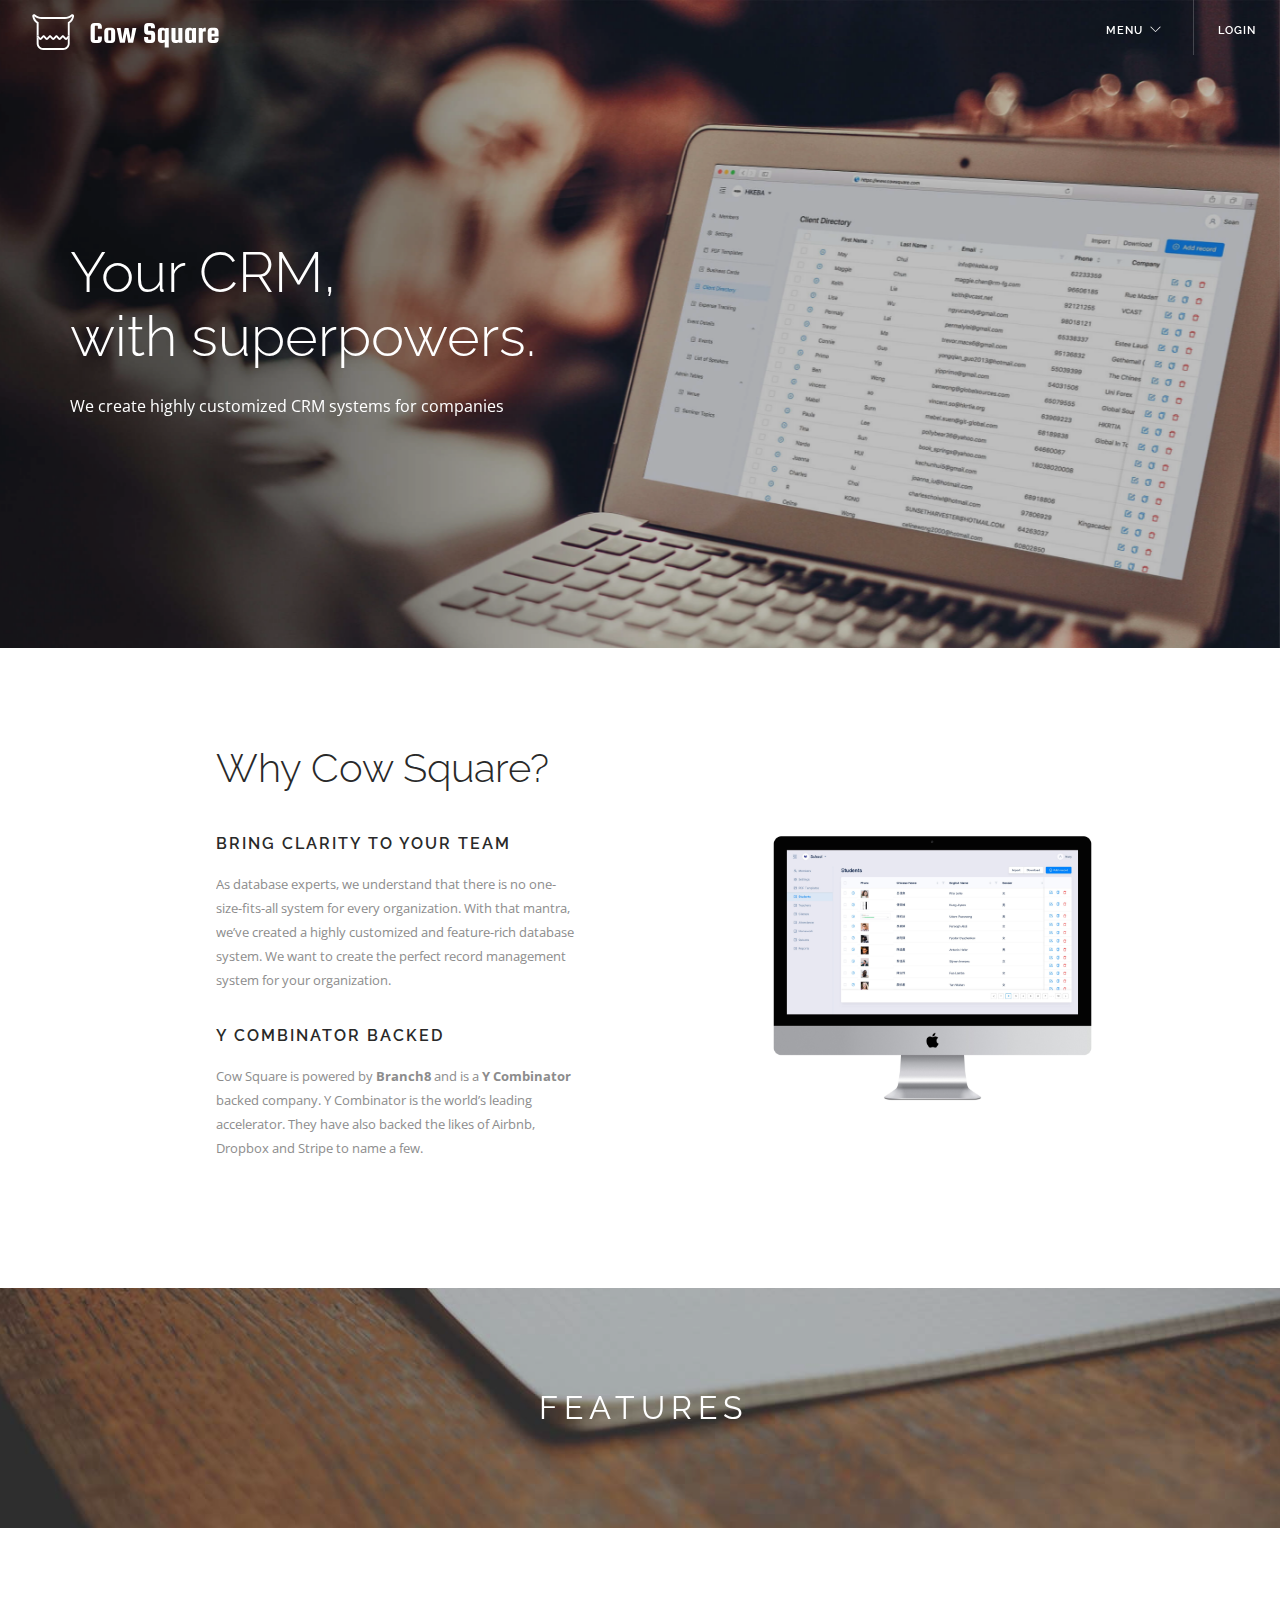
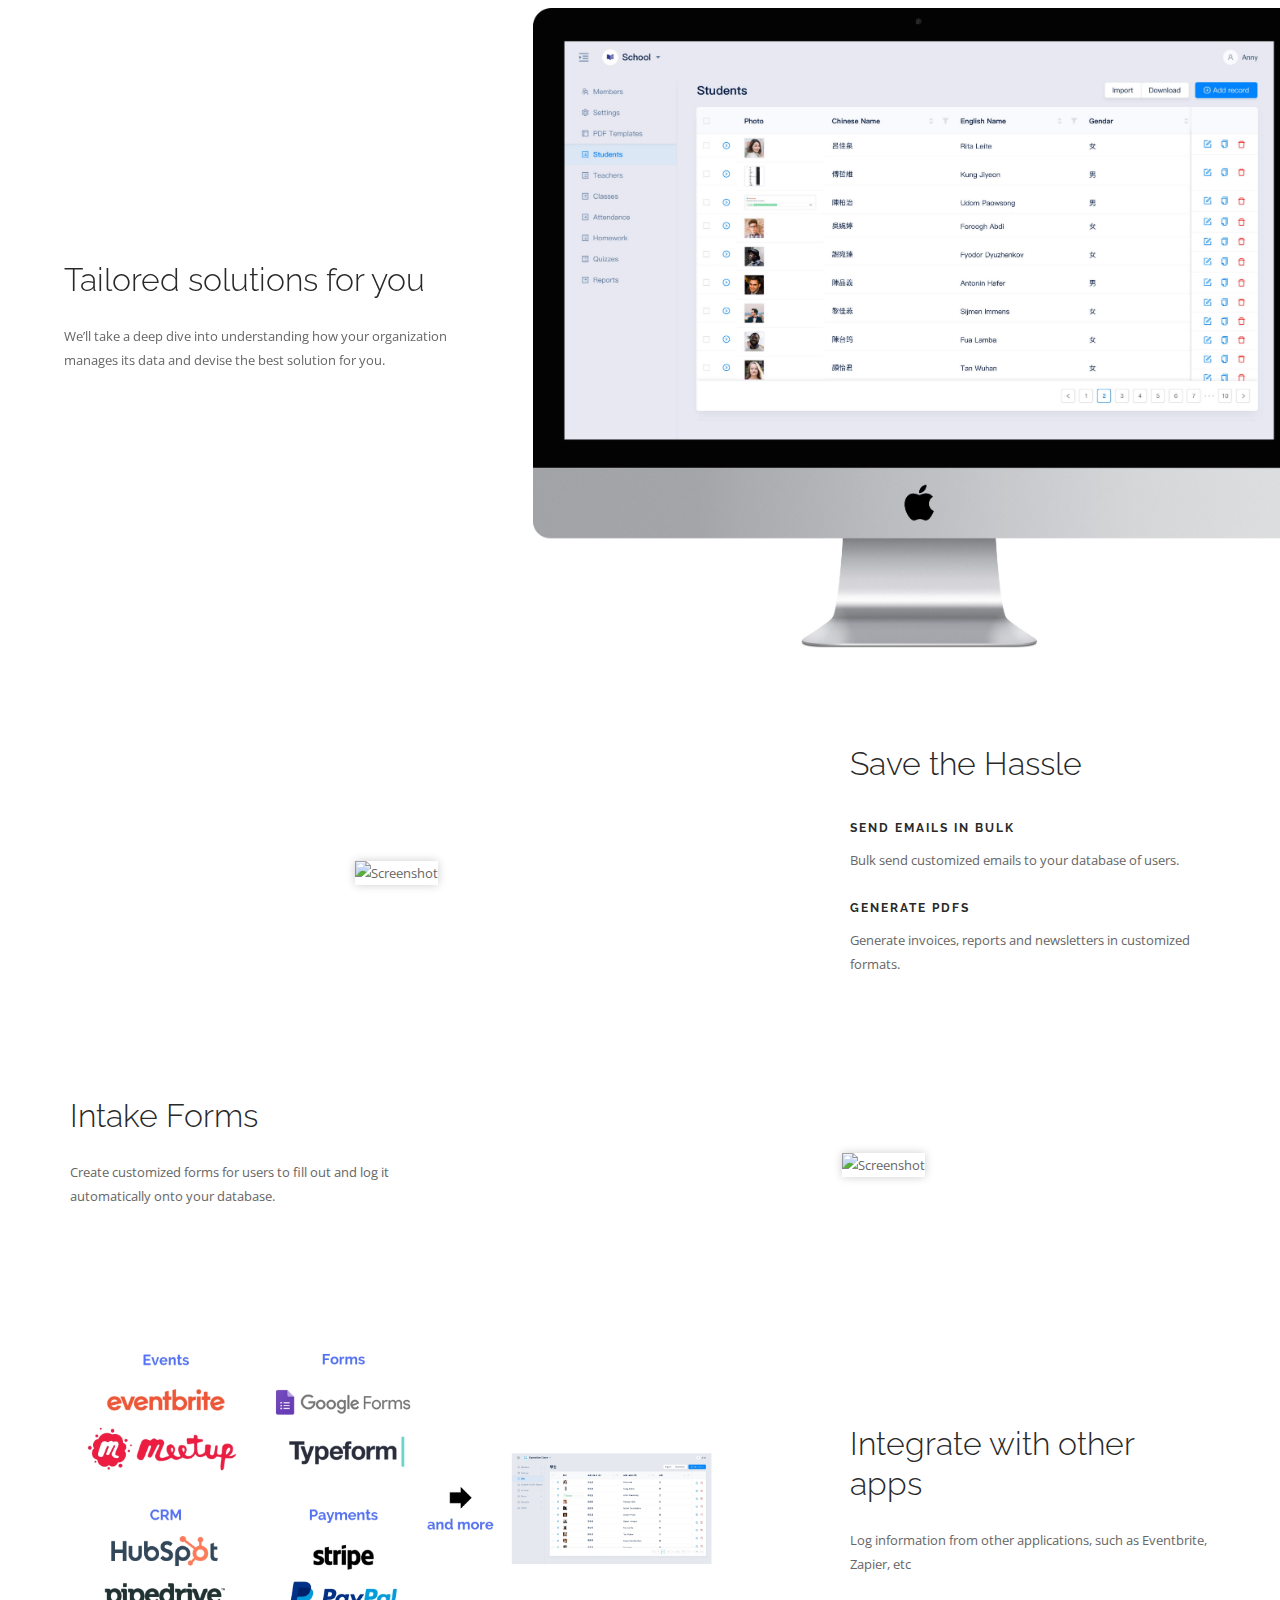
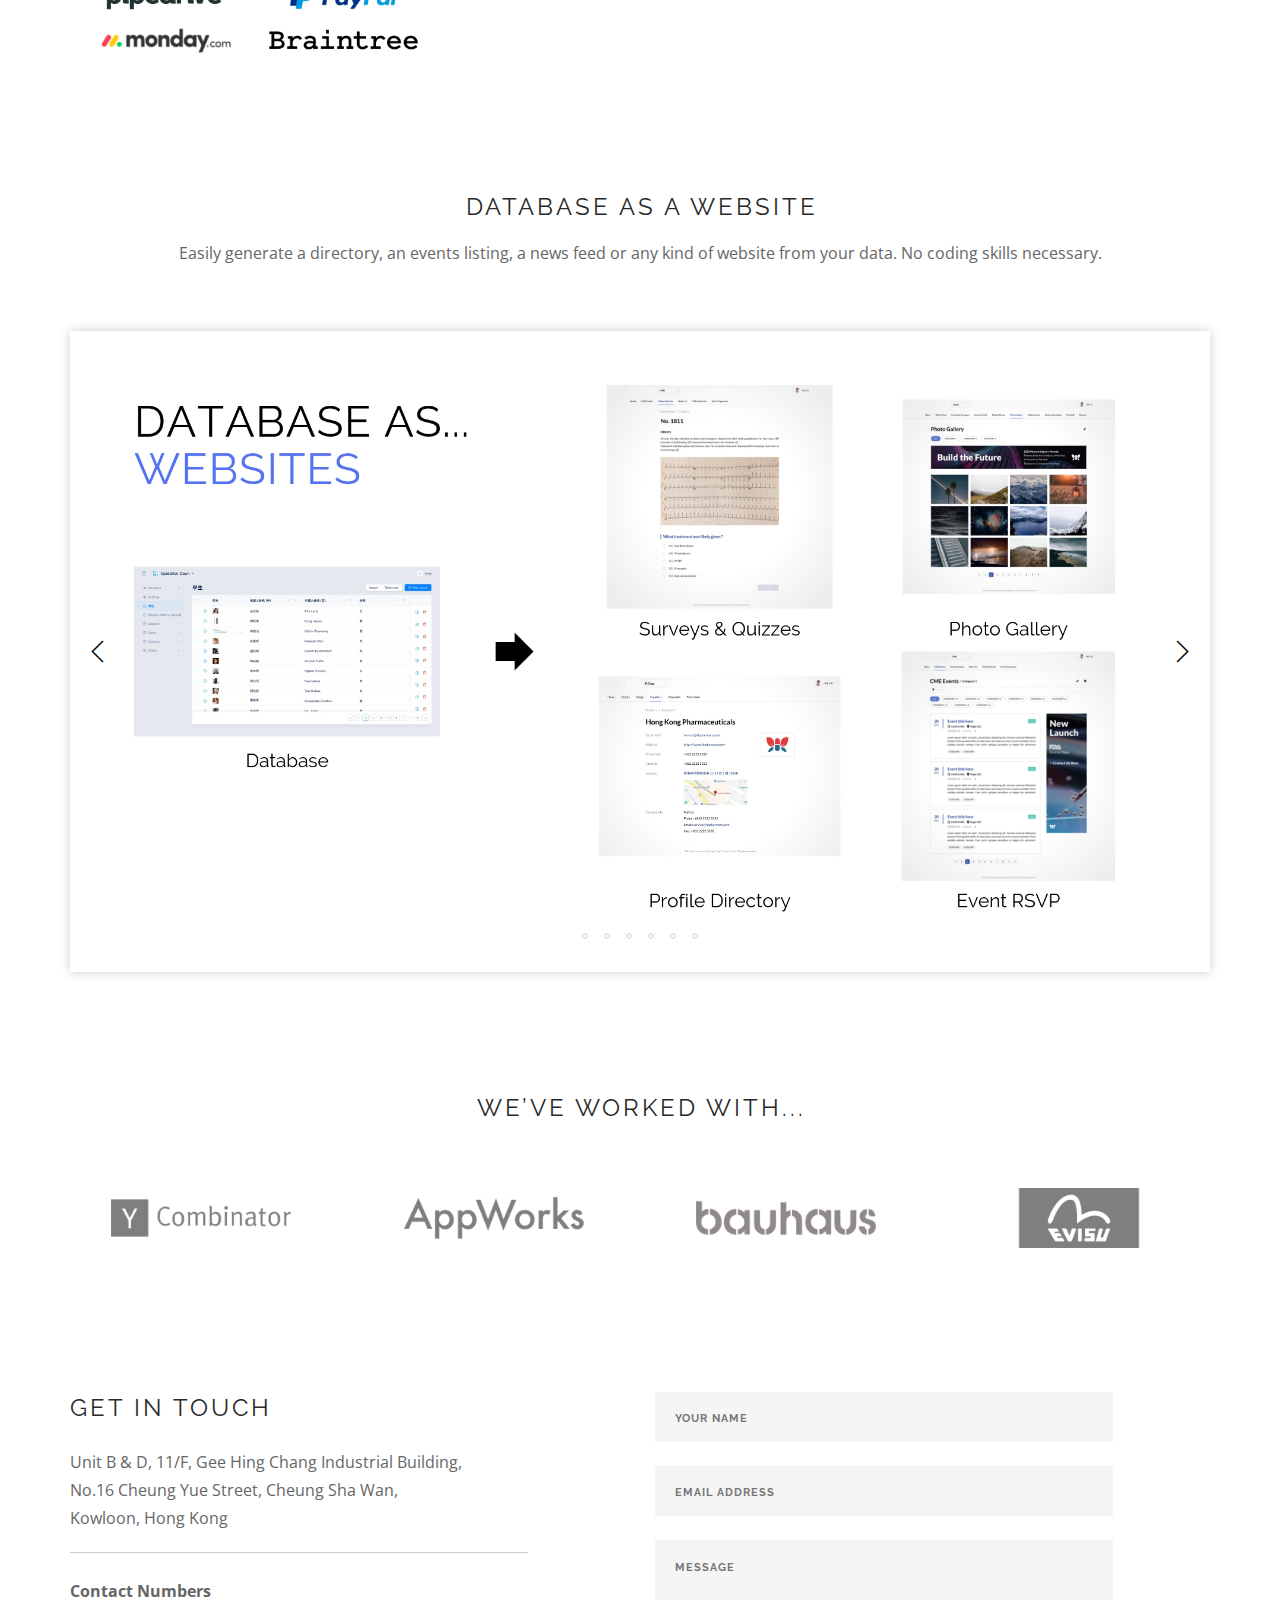
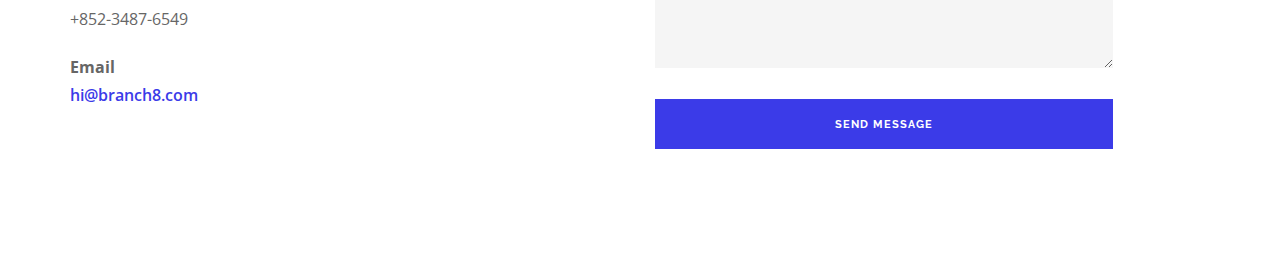
==== commit fcc03bac: "update heading, slogan and bg image" ====
--- a/docs/index.html
+++ b/docs/index.html
@@ -174,11 +174,10 @@
 				<div class="container">
 						<div class="row">
 								<div class="col-md-8 col-sm-12">
-										<h1 class="">Databases,
+										<h1 class="">Your CRM,
 												<br /> with superpowers.</h1>
 										<p class="lead  mb48 mb-xs-32">
-												We create magical database systems that are 
-												<br />highly customized for organizations and communities
+											We create highly customized CRM systems for companies
 										</p>
 								</div>
 						</div>
